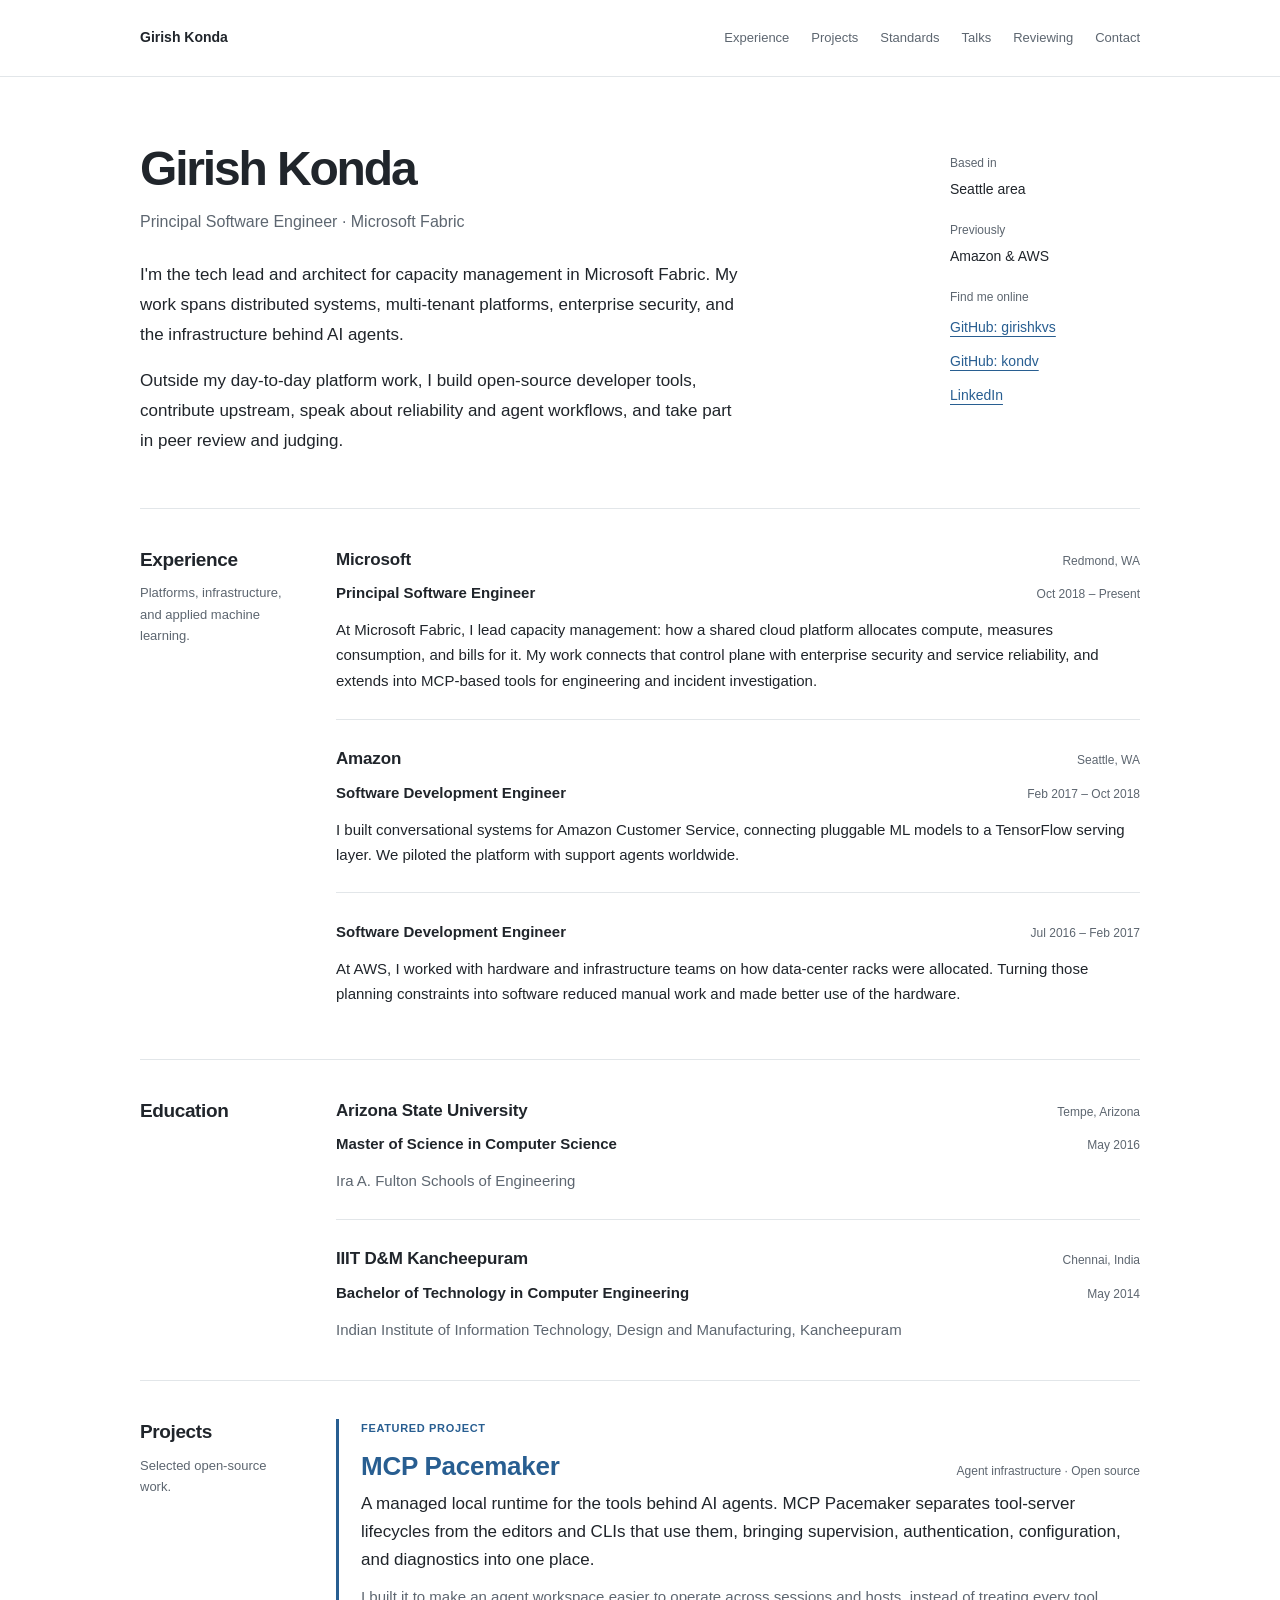
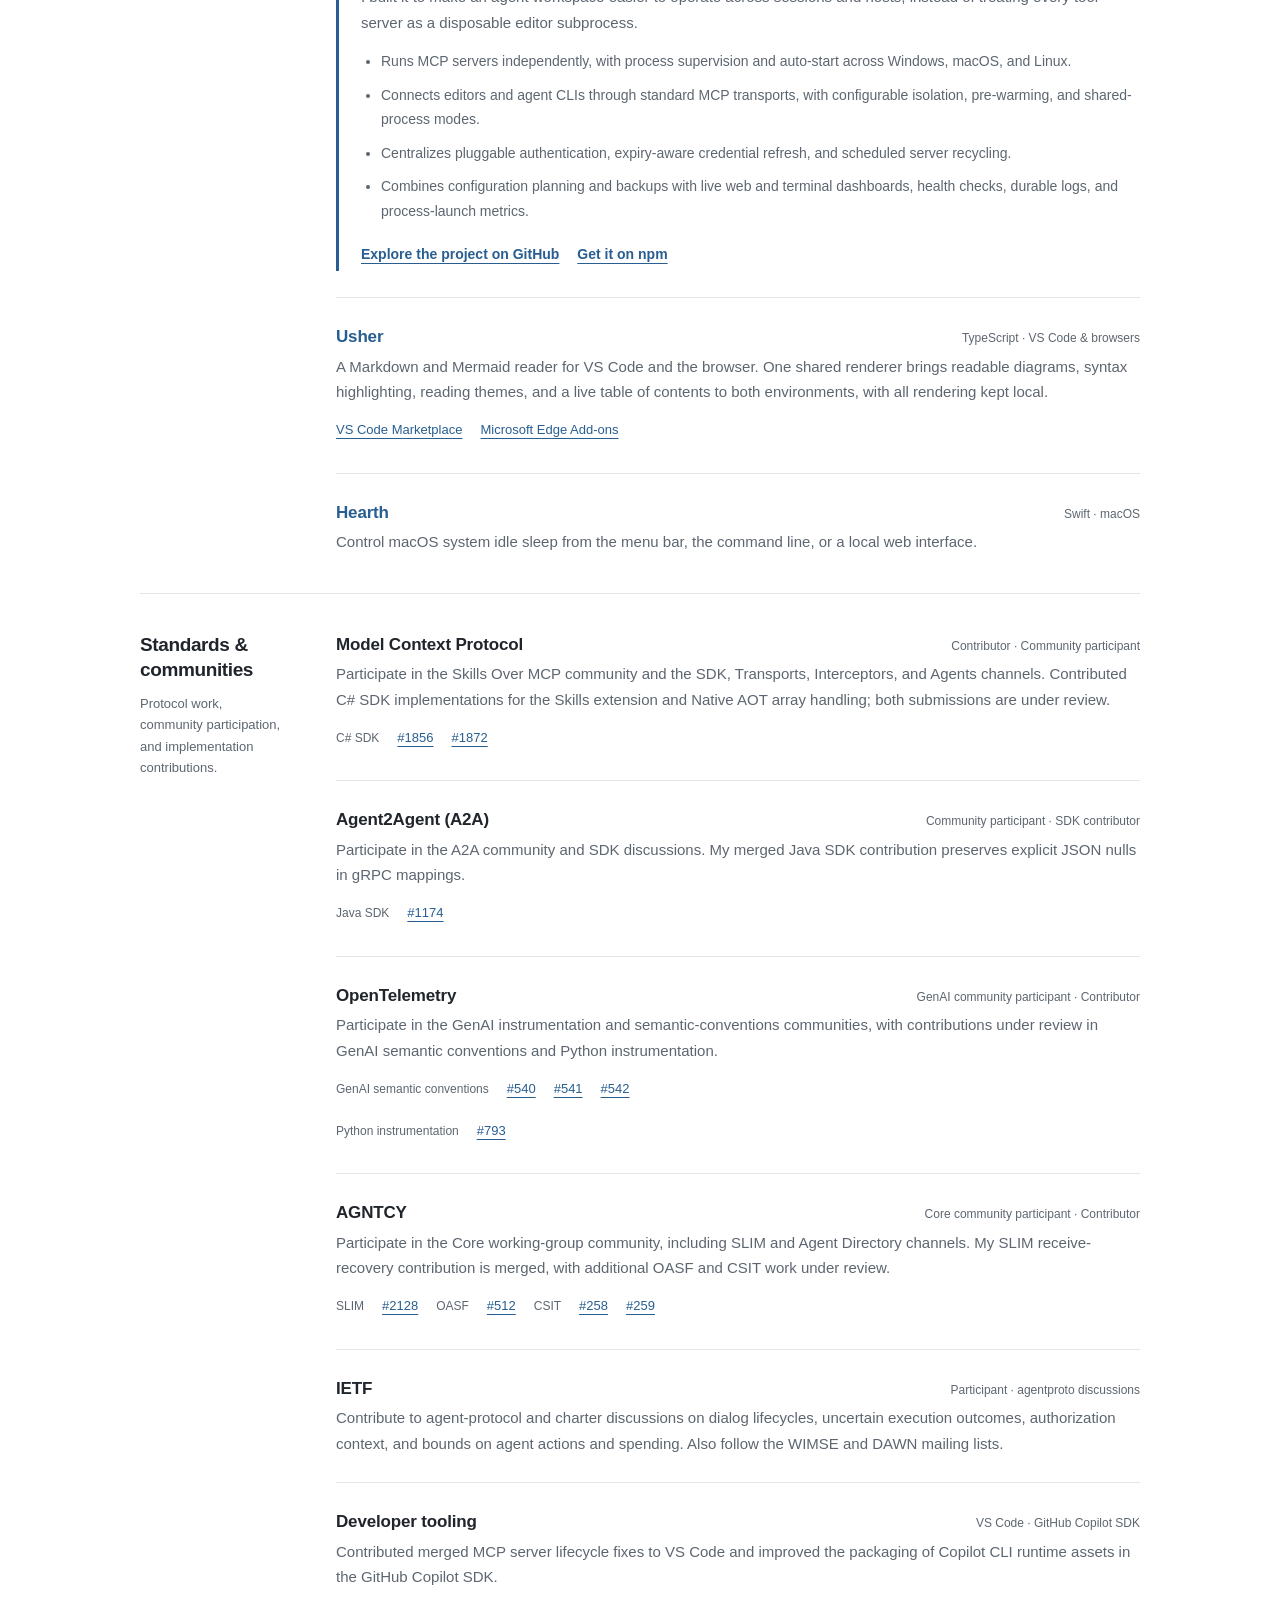
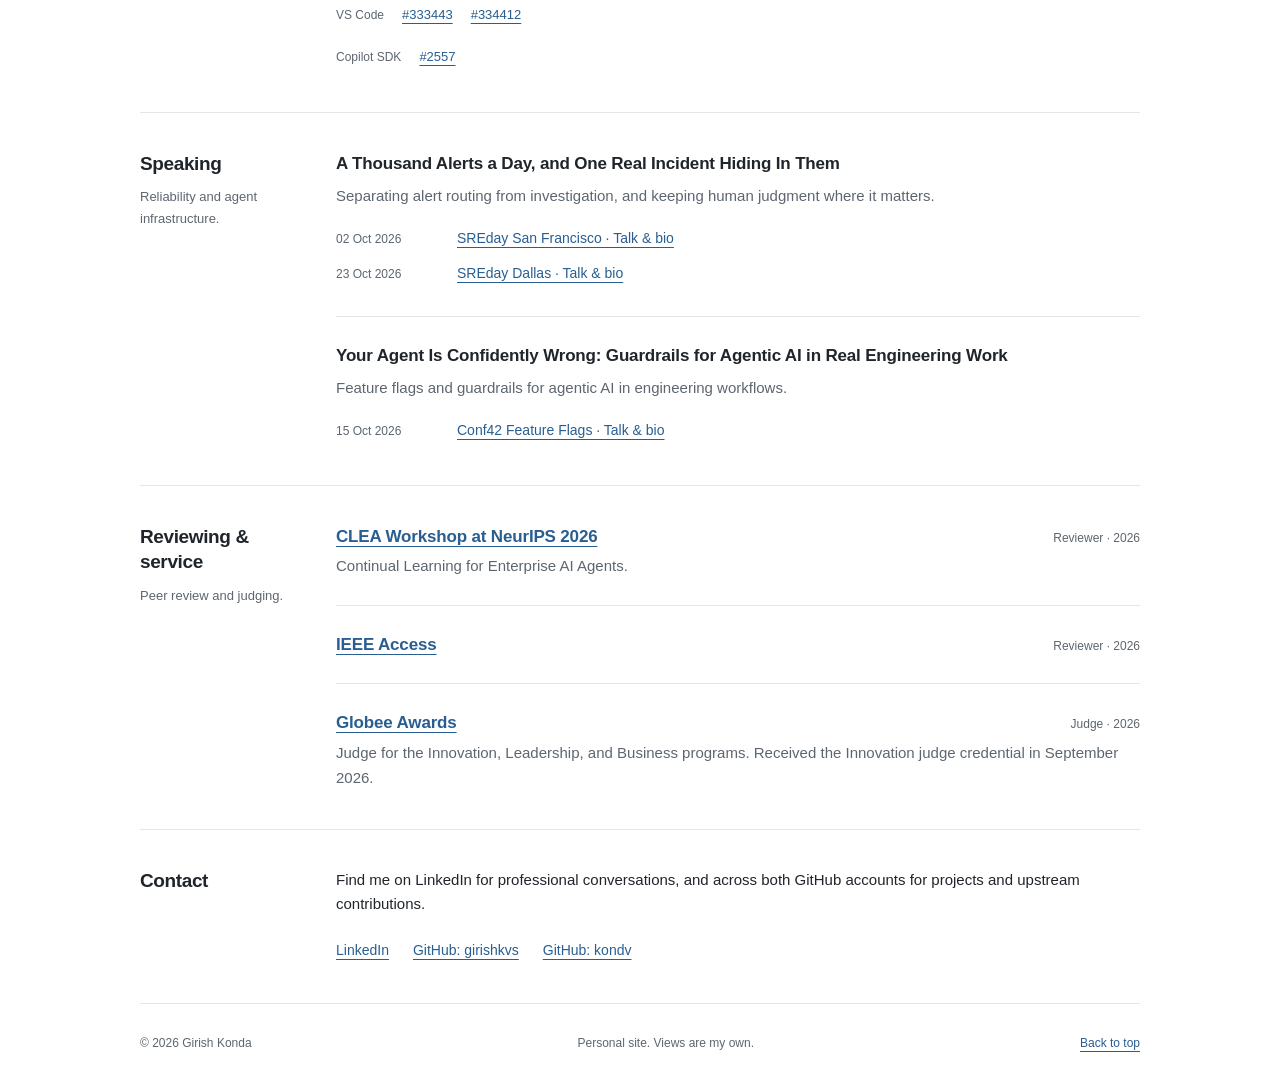
==== index.html @ 4dcd1f96 "Create personal website" ====
<!doctype html>
<html lang="en">
  <head>
    <meta charset="utf-8">
    <meta name="viewport" content="width=device-width, initial-scale=1">
    <meta name="color-scheme" content="light">
    <meta name="theme-color" content="#ffffff">
    <title>Girish Konda | Distributed Systems &amp; Agent Infrastructure</title>
    <meta name="description" content="Girish Konda is a Principal Software Engineer at Microsoft Fabric. Distributed systems, capacity management, reliable agent infrastructure, and open-source tools.">
    <link rel="canonical" href="https://girishkvs.github.io/">
    <link rel="icon" href="./favicon.svg" type="image/svg+xml">
    <link rel="stylesheet" href="./styles.css">
    <meta property="og:type" content="website">
    <meta property="og:title" content="Girish Konda | Distributed Systems &amp; Agent Infrastructure">
    <meta property="og:description" content="Principal Software Engineer at Microsoft Fabric. Experience, open-source projects, speaking, and community contributions.">
    <meta property="og:url" content="https://girishkvs.github.io/">
    <meta name="twitter:card" content="summary">
  </head>
  <body id="top">
    <a class="skip-link" href="#main">Skip to content</a>

    <header class="site-header">
      <div class="page-shell header-inner">
        <a class="brand" href="#about">Girish Konda</a>
        <nav class="site-nav" aria-label="Main navigation">
          <a href="#experience">Experience</a>
          <a href="#work">Projects</a>
          <a href="#standards">Standards</a>
          <a href="#talks">Talks</a>
          <a href="#service">Reviewing</a>
          <a href="#contact">Contact</a>
        </nav>
      </div>
    </header>

    <main class="page-shell" id="main">
      <section class="intro" id="about" aria-labelledby="page-title">
        <div class="intro-copy">
          <h1 id="page-title">Girish Konda</h1>
          <p class="intro-role">Principal Software Engineer &middot; Microsoft Fabric</p>
          <p>
            I'm the tech lead and architect for capacity management in Microsoft
            Fabric. My work spans distributed systems, multi-tenant platforms,
            enterprise security, and the infrastructure behind AI agents.
          </p>
          <p>
            Outside my day-to-day platform work, I build open-source developer
            tools, contribute upstream, speak about reliability and agent
            workflows, and take part in peer review and judging.
          </p>
        </div>
        <aside class="profile-details" aria-label="Profile details and links">
          <dl>
            <div><dt>Based in</dt><dd>Seattle area</dd></div>
            <div><dt>Previously</dt><dd>Amazon &amp; AWS</dd></div>
            <div>
              <dt>Find me online</dt>
              <dd class="profile-links">
                <a href="https://github.com/girishkvs">GitHub: girishkvs</a>
                <a href="https://github.com/kondv">GitHub: kondv</a>
                <a href="https://www.linkedin.com/in/venkatasaigirishkonda/">LinkedIn</a>
              </dd>
            </div>
          </dl>
        </aside>
      </section>

      <section class="profile-section" id="experience" aria-labelledby="experience-title">
        <div class="section-label">
          <h2 id="experience-title">Experience</h2>
          <p>Platforms, infrastructure, and applied machine learning.</p>
        </div>
        <div class="section-content">
          <article class="record employment-record">
            <div class="record-heading">
              <h3>Microsoft</h3>
              <span class="record-meta">Redmond, WA</span>
            </div>
            <div class="employment-position">
              <div class="position-heading">
                <h4>Principal Software Engineer</h4>
                <p class="record-period"><time datetime="2018-10">Oct 2018</time> &ndash; Present</p>
              </div>
              <p class="position-summary">
                At Microsoft Fabric, I lead capacity management: how a shared
                cloud platform allocates compute, measures consumption, and
                bills for it. My work connects that control plane with enterprise
                security and service reliability, and extends into MCP-based
                tools for engineering and incident investigation.
              </p>
            </div>
          </article>
          <article class="record employment-record">
            <div class="record-heading">
              <h3>Amazon</h3>
              <span class="record-meta">Seattle, WA</span>
            </div>
            <div class="employment-position">
              <div class="position-heading">
                <h4>Software Development Engineer</h4>
                <p class="record-period"><time datetime="2017-02">Feb 2017</time> &ndash; <time datetime="2018-10">Oct 2018</time></p>
              </div>
              <p class="position-summary">
                I built conversational systems for Amazon Customer Service,
                connecting pluggable ML models to a TensorFlow serving layer.
                We piloted the platform with support agents worldwide.
              </p>
            </div>
            <div class="employment-position">
              <div class="position-heading">
                <h4>Software Development Engineer</h4>
                <p class="record-period"><time datetime="2016-07">Jul 2016</time> &ndash; <time datetime="2017-02">Feb 2017</time></p>
              </div>
              <p class="position-summary">
                At AWS, I worked with hardware and infrastructure teams on how
                data-center racks were allocated. Turning those planning
                constraints into software reduced manual work and made better
                use of the hardware.
              </p>
            </div>
          </article>
        </div>
      </section>

      <section class="profile-section" id="education" aria-labelledby="education-title">
        <div class="section-label">
          <h2 id="education-title">Education</h2>
        </div>
        <div class="section-content">
          <article class="record education-record">
            <div class="record-heading">
              <h3>Arizona State University</h3>
              <span class="record-meta">Tempe, Arizona</span>
            </div>
            <div class="position-heading">
              <h4>Master of Science in Computer Science</h4>
              <p class="record-period"><time datetime="2016-05">May 2016</time></p>
            </div>
            <p>Ira A. Fulton Schools of Engineering</p>
          </article>
          <article class="record education-record">
            <div class="record-heading">
              <h3>IIIT D&amp;M Kancheepuram</h3>
              <span class="record-meta">Chennai, India</span>
            </div>
            <div class="position-heading">
              <h4>Bachelor of Technology in Computer Engineering</h4>
              <p class="record-period"><time datetime="2014-05">May 2014</time></p>
            </div>
            <p>Indian Institute of Information Technology, Design and Manufacturing, Kancheepuram</p>
          </article>
        </div>
      </section>

      <section class="profile-section" id="work" aria-labelledby="work-title">
        <div class="section-label">
          <h2 id="work-title">Projects</h2>
          <p>Selected open-source work.</p>
        </div>
        <div class="section-content">
          <article class="record project-record project-featured">
            <p class="project-kicker">Featured project</p>
            <div class="record-heading">
              <h3><a href="https://github.com/girishkvs/mcp-pacemaker">MCP Pacemaker</a></h3>
              <span class="record-meta">Agent infrastructure &middot; Open source</span>
            </div>
            <p class="project-lead">
              A managed local runtime for the tools behind AI agents.
              MCP Pacemaker separates tool-server lifecycles from the editors
              and CLIs that use them, bringing supervision, authentication,
              configuration, and diagnostics into one place.
            </p>
            <p>
              I built it to make an agent workspace easier to operate across
              sessions and hosts, instead of treating every tool server as a
              disposable editor subprocess.
            </p>
            <ul class="detail-list">
              <li>Runs MCP servers independently, with process supervision and auto-start across Windows, macOS, and Linux.</li>
              <li>Connects editors and agent CLIs through standard MCP transports, with configurable isolation, pre-warming, and shared-process modes.</li>
              <li>Centralizes pluggable authentication, expiry-aware credential refresh, and scheduled server recycling.</li>
              <li>Combines configuration planning and backups with live web and terminal dashboards, health checks, durable logs, and process-launch metrics.</li>
            </ul>
            <p class="record-links project-featured-links">
              <a href="https://github.com/girishkvs/mcp-pacemaker">Explore the project on GitHub</a>
              <a href="https://www.npmjs.com/package/mcp-pacemaker">Get it on npm</a>
            </p>
          </article>
          <article class="record project-record">
            <div class="record-heading">
              <h3><a href="https://github.com/girishkvs/usher">Usher</a></h3>
              <span class="record-meta">TypeScript &middot; VS Code &amp; browsers</span>
            </div>
            <p>A Markdown and Mermaid reader for VS Code and the browser. One shared renderer brings readable diagrams, syntax highlighting, reading themes, and a live table of contents to both environments, with all rendering kept local.</p>
            <p class="record-links">
              <a href="https://marketplace.visualstudio.com/items?itemName=girishkvs.usher">VS Code Marketplace</a>
              <a href="https://microsoftedge.microsoft.com/addons/detail/aeepoobopfolppmebnhihgogcplnfjhe">Microsoft Edge Add-ons</a>
            </p>
          </article>
          <article class="record project-record">
            <div class="record-heading">
              <h3><a href="https://github.com/girishkvs/hearth">Hearth</a></h3>
              <span class="record-meta">Swift &middot; macOS</span>
            </div>
            <p>Control macOS system idle sleep from the menu bar, the command line, or a local web interface.</p>
          </article>
        </div>
      </section>

      <section class="profile-section" id="standards" aria-labelledby="standards-title">
        <div class="section-label">
          <h2 id="standards-title">Standards &amp; communities</h2>
          <p>Protocol work, community participation, and implementation contributions.</p>
        </div>
        <div class="section-content">
          <article class="record">
            <div class="record-heading">
              <h3>Model Context Protocol</h3>
              <span class="record-meta">Contributor &middot; Community participant</span>
            </div>
            <p>
              Participate in the Skills Over MCP community and the SDK,
              Transports, Interceptors, and Agents channels. Contributed C# SDK
              implementations for the Skills extension and Native AOT array
              handling; both submissions are under review.
            </p>
            <p class="record-links">
              <span class="link-label">C# SDK</span>
              <a href="https://github.com/modelcontextprotocol/csharp-sdk/pull/1856" aria-label="MCP C# SDK pull request 1856: Skills extension">#1856</a>
              <a href="https://github.com/modelcontextprotocol/csharp-sdk/pull/1872" aria-label="MCP C# SDK pull request 1872: Native AOT arrays">#1872</a>
            </p>
          </article>
          <article class="record">
            <div class="record-heading">
              <h3>Agent2Agent (A2A)</h3>
              <span class="record-meta">Community participant &middot; SDK contributor</span>
            </div>
            <p>Participate in the A2A community and SDK discussions. My merged Java SDK contribution preserves explicit JSON nulls in gRPC mappings.</p>
            <p class="record-links">
              <span class="link-label">Java SDK</span>
              <a href="https://github.com/a2aproject/a2a-java/pull/1174" aria-label="A2A Java SDK pull request 1174: preserve explicit JSON nulls">#1174</a>
            </p>
          </article>
          <article class="record">
            <div class="record-heading">
              <h3>OpenTelemetry</h3>
              <span class="record-meta">GenAI community participant &middot; Contributor</span>
            </div>
            <p>Participate in the GenAI instrumentation and semantic-conventions communities, with contributions under review in GenAI semantic conventions and Python instrumentation.</p>
            <p class="record-links">
              <span class="link-label">GenAI semantic conventions</span>
              <a href="https://github.com/open-telemetry/semantic-conventions-genai/pull/540" aria-label="OpenTelemetry GenAI semantic conventions pull request 540">#540</a>
              <a href="https://github.com/open-telemetry/semantic-conventions-genai/pull/541" aria-label="OpenTelemetry GenAI semantic conventions pull request 541">#541</a>
              <a href="https://github.com/open-telemetry/semantic-conventions-genai/pull/542" aria-label="OpenTelemetry GenAI semantic conventions pull request 542">#542</a>
            </p>
            <p class="record-links">
              <span class="link-label">Python instrumentation</span>
              <a href="https://github.com/open-telemetry/opentelemetry-python-genai/pull/793" aria-label="OpenTelemetry Python GenAI instrumentation pull request 793">#793</a>
            </p>
          </article>
          <article class="record">
            <div class="record-heading">
              <h3>AGNTCY</h3>
              <span class="record-meta">Core community participant &middot; Contributor</span>
            </div>
            <p>Participate in the Core working-group community, including SLIM and Agent Directory channels. My SLIM receive-recovery contribution is merged, with additional OASF and CSIT work under review.</p>
            <p class="record-links">
              <span class="link-label">SLIM</span>
              <a href="https://github.com/agntcy/slim/pull/2128" aria-label="AGNTCY SLIM pull request 2128: receive recovery">#2128</a>
              <span class="link-label">OASF</span>
              <a href="https://github.com/agntcy/oasf/pull/512" aria-label="AGNTCY OASF pull request 512">#512</a>
              <span class="link-label">CSIT</span>
              <a href="https://github.com/agntcy/csit/pull/258" aria-label="AGNTCY CSIT pull request 258">#258</a>
              <a href="https://github.com/agntcy/csit/pull/259" aria-label="AGNTCY CSIT pull request 259">#259</a>
            </p>
          </article>
          <article class="record">
            <div class="record-heading">
              <h3>IETF</h3>
              <span class="record-meta">Participant &middot; agentproto discussions</span>
            </div>
            <p>Contribute to agent-protocol and charter discussions on dialog lifecycles, uncertain execution outcomes, authorization context, and bounds on agent actions and spending. Also follow the WIMSE and DAWN mailing lists.</p>
          </article>
          <article class="record" id="contributions">
            <div class="record-heading">
              <h3>Developer tooling</h3>
              <span class="record-meta">VS Code &middot; GitHub Copilot SDK</span>
            </div>
            <p>Contributed merged MCP server lifecycle fixes to VS Code and improved the packaging of Copilot CLI runtime assets in the GitHub Copilot SDK.</p>
            <p class="record-links">
              <span class="link-label">VS Code</span>
              <a href="https://github.com/microsoft/vscode/pull/333443" aria-label="VS Code pull request 333443: avoid stopping equivalent MCP servers">#333443</a>
              <a href="https://github.com/microsoft/vscode/pull/334412" aria-label="VS Code pull request 334412: resolve MCP lifecycle IDs">#334412</a>
            </p>
            <p class="record-links">
              <span class="link-label">Copilot SDK</span>
              <a href="https://github.com/github/copilot-sdk/pull/2557" aria-label="GitHub Copilot SDK pull request 2557: package CLI runtime assets">#2557</a>
            </p>
          </article>
        </div>
      </section>

      <section class="profile-section" id="talks" aria-labelledby="talks-title">
        <div class="section-label">
          <h2 id="talks-title">Speaking</h2>
          <p>Reliability and agent infrastructure.</p>
        </div>
        <div class="section-content">
          <article class="record">
            <h3>A Thousand Alerts a Day, and One Real Incident Hiding In Them</h3>
            <p>Separating alert routing from investigation, and keeping human judgment where it matters.</p>
            <ul class="event-list" aria-label="Confirmed SREday appearances">
              <li><time datetime="2026-10-02">02 Oct 2026</time><a href="https://sreday.com/2026-san-francisco-q4/Girish_Konda_Microsoft_A_Thousand_Alerts_a_Day__and_One_Real_Incident_Hiding_In_Them.html#speakers-section">SREday San Francisco &middot; Talk &amp; bio</a></li>
              <li><time datetime="2026-10-23">23 Oct 2026</time><a href="https://sreday.com/2026-dallas-q4/Girish_Konda_Microsoft_A_Thousand_Alerts_a_Day__and_One_Real_Incident_Hiding_In_Them.html#speakers-section">SREday Dallas &middot; Talk &amp; bio</a></li>
            </ul>
          </article>
          <article class="record">
            <h3>Your Agent Is Confidently Wrong: Guardrails for Agentic AI in Real Engineering Work</h3>
            <p>Feature flags and guardrails for agentic AI in engineering workflows.</p>
            <ul class="event-list" aria-label="Confirmed Conf42 appearance">
              <li><time datetime="2026-10-15">15 Oct 2026</time><a href="https://www.conf42.com/Feature_Flags_2026_Girish_Konda_agent_guardrails_ai">Conf42 Feature Flags &middot; Talk &amp; bio</a></li>
            </ul>
          </article>
        </div>
      </section>

      <section class="profile-section" id="service" aria-labelledby="service-title">
        <div class="section-label">
          <h2 id="service-title">Reviewing &amp; service</h2>
          <p>Peer review and judging.</p>
        </div>
        <div class="section-content">
          <article class="record">
            <div class="record-heading">
              <h3><a href="https://clea-neurips.github.io/">CLEA Workshop at NeurIPS 2026</a></h3>
              <span class="record-meta">Reviewer &middot; 2026</span>
            </div>
            <p>Continual Learning for Enterprise AI Agents.</p>
          </article>
          <article class="record">
            <div class="record-heading">
              <h3><a href="https://ieeeaccess.ieee.org/">IEEE Access</a></h3>
              <span class="record-meta">Reviewer &middot; 2026</span>
            </div>
          </article>
          <article class="record">
            <div class="record-heading">
              <h3><a href="https://globeeawards.com/">Globee Awards</a></h3>
              <span class="record-meta">Judge &middot; 2026</span>
            </div>
            <p>Judge for the Innovation, Leadership, and Business programs. Received the Innovation judge credential in September 2026.</p>
          </article>
        </div>
      </section>

      <section class="profile-section contact-section" id="contact" aria-labelledby="contact-title">
        <div class="section-label">
          <h2 id="contact-title">Contact</h2>
        </div>
        <div class="section-content">
          <p>Find me on LinkedIn for professional conversations, and across both GitHub accounts for projects and upstream contributions.</p>
          <div class="contact-links">
            <a href="https://www.linkedin.com/in/venkatasaigirishkonda/">LinkedIn</a>
            <a href="https://github.com/girishkvs">GitHub: girishkvs</a>
            <a href="https://github.com/kondv">GitHub: kondv</a>
          </div>
        </div>
      </section>
    </main>

    <footer class="site-footer page-shell">
      <span>&copy; 2026 Girish Konda</span>
      <p>Personal site. Views are my own.</p>
      <a href="#top">Back to top</a>
    </footer>
  </body>
</html>
---- styles.css ----
:root {
  --paper: #ffffff;
  --ink: #20252b;
  --muted: #5d6670;
  --line: #e2e6e9;
  --accent: #285e91;
  --mono: "Cascadia Code", "SFMono-Regular", Consolas, monospace;
}

* { box-sizing: border-box; }

html {
  scroll-behavior: smooth;
  scroll-padding-top: 24px;
}

body {
  margin: 0;
  background: var(--paper);
  color: var(--ink);
  font-family: "Segoe UI", -apple-system, BlinkMacSystemFont, Arial, sans-serif;
  font-size: 16px;
  line-height: 1.65;
  -webkit-font-smoothing: antialiased;
}

::selection { background: #dcecf8; color: #20252b; }

a {
  color: var(--accent);
  text-decoration-thickness: 1px;
  text-underline-offset: 4px;
}

a:hover { color: #173e63; }

a:focus-visible {
  outline: 3px solid #285e91;
  outline-offset: 5px;
  border-radius: 3px;
}

h1, h2, h3, h4, p { margin-top: 0; }

h1, h2, h3 {
  line-height: 1.35;
  letter-spacing: -0.025em;
  font-weight: 650;
}

.page-shell {
  width: min(1000px, calc(100% - 80px));
  margin-inline: auto;
}

.skip-link {
  position: fixed;
  top: 12px;
  left: 12px;
  z-index: 10;
  padding: 12px 20px;
  transform: translateY(-160%);
  background: var(--ink);
  color: white;
}

.skip-link:focus { transform: translateY(0); }

.site-header {
  border-bottom: 1px solid var(--line);
}

.header-inner {
  display: flex;
  align-items: center;
  justify-content: space-between;
  min-height: 76px;
  gap: 24px;
}

.brand {
  display: inline-flex;
  align-items: center;
  min-height: 44px;
  color: var(--ink);
  font-size: 14px;
  font-weight: 650;
  text-decoration: none;
  white-space: nowrap;
}

.site-nav {
  display: flex;
  align-items: center;
  flex-wrap: wrap;
  gap: 4px 22px;
  font-size: 13px;
}

.site-nav a {
  display: inline-flex;
  align-items: center;
  min-height: 44px;
  color: var(--muted);
  text-decoration: none;
}

.site-nav a:hover { color: var(--accent); }

.intro {
  display: grid;
  grid-template-columns: minmax(0, 1fr) 190px;
  align-items: start;
  gap: 64px;
  padding-block: 64px 52px;
}

h1 {
  margin-bottom: 12px;
  font-size: clamp(36px, 4.2vw, 48px);
  letter-spacing: -0.045em;
  line-height: 1.15;
}

.intro-copy > p {
  max-width: 64ch;
  margin-bottom: 17px;
  font-size: 17px;
  line-height: 1.75;
}

.intro-copy .intro-role {
  margin-bottom: 24px;
  color: var(--muted);
  font-size: 16px;
}

.intro-copy > p:last-child { margin-bottom: 0; }

.profile-details {
  padding-top: 13px;
  font-size: 14px;
}

.profile-details dl { margin: 0; }
.profile-details dl > div + div { margin-top: 20px; }
.profile-details dt { margin-bottom: 4px; color: var(--muted); font-size: 12px; }
.profile-details dd { margin: 0; }
.profile-links { display: flex; flex-direction: column; align-items: flex-start; gap: 2px; }
.profile-links a { display: inline-flex; align-items: center; min-height: 32px; }

.profile-section {
  display: grid;
  grid-template-columns: 150px minmax(0, 1fr);
  gap: 46px;
  padding-block: 38px;
  border-top: 1px solid var(--line);
}

.section-label h2 {
  margin-bottom: 10px;
  font-size: 19px;
  font-weight: 600;
  letter-spacing: -0.02em;
}

.section-label > p {
  max-width: 20ch;
  margin-bottom: 0;
  color: var(--muted);
  font-size: 13px;
  line-height: 1.65;
}

.section-content { min-width: 0; }
.section-content > p { margin-bottom: 12px; font-size: 15px; }

.record + .record {
  margin-top: 26px;
  padding-top: 26px;
  border-top: 1px solid var(--line);
}

.record h3 {
  margin-bottom: 7px;
  font-size: 17px;
  font-weight: 600;
  line-height: 1.5;
  letter-spacing: -0.01em;
}

.record > p {
  margin-bottom: 10px;
  color: var(--muted);
  font-size: 15px;
  line-height: 1.7;
}

.record > :last-child { margin-bottom: 0; }

.record-heading {
  display: flex;
  align-items: baseline;
  justify-content: space-between;
  flex-wrap: wrap;
  gap: 4px 20px;
  margin-bottom: 4px;
}

.record-heading h3 { margin-bottom: 0; }

.record-period,
.record-meta {
  margin-bottom: 0;
  color: var(--muted);
  font-size: 12px;
  line-height: 1.65;
}

.record-period { white-space: nowrap; }
.project-record h3 a { text-decoration: none; }
.project-record h3 a:hover { text-decoration: underline; }

.position-heading {
  display: flex;
  align-items: baseline;
  justify-content: space-between;
  flex-wrap: wrap;
  gap: 4px 20px;
  margin: 10px 0 12px;
}

.position-heading h4 {
  margin: 0;
  font-size: 15px;
  font-weight: 600;
  line-height: 1.5;
  letter-spacing: 0;
}

.employment-position + .employment-position {
  margin-top: 24px;
  padding-top: 18px;
  border-top: 1px solid var(--line);
}

.position-summary {
  margin-bottom: 14px;
  color: var(--ink);
  font-size: 15px;
  line-height: 1.7;
}

code { font-family: var(--mono); font-size: 0.9em; }

.detail-list {
  display: grid;
  gap: 9px;
  margin: 14px 0 0;
  padding-left: 20px;
  color: var(--muted);
  font-size: 14px;
  line-height: 1.75;
}

.detail-list strong { color: var(--ink); font-weight: 500; }
.record > .detail-list + p { margin-top: 16px; }

.project-featured {
  padding-left: 22px;
  border-left: 3px solid var(--accent);
}

.project-featured .project-kicker {
  margin-bottom: 9px;
  color: var(--accent);
  font-size: 11px;
  font-weight: 600;
  letter-spacing: 0.06em;
  text-transform: uppercase;
}

.project-featured h3 { font-size: 26px; }
.project-featured .project-lead { color: var(--ink); font-size: 17px; line-height: 1.65; }
.project-featured .project-featured-links a { font-size: 14px; font-weight: 600; }

.record .record-links {
  display: flex;
  flex-wrap: wrap;
  align-items: center;
  gap: 3px 18px;
  margin-top: 10px;
  margin-bottom: 0;
}

.record-links a {
  display: inline-flex;
  align-items: center;
  min-height: 32px;
  max-width: 100%;
  font-size: 13px;
}

.link-label { color: var(--muted); font-size: 12px; }

.event-list {
  display: grid;
  gap: 3px;
  margin: 14px 0 0;
  padding: 0;
  list-style: none;
}

.event-list li {
  display: grid;
  grid-template-columns: 105px minmax(0, 1fr);
  align-items: baseline;
  gap: 8px 16px;
}

.event-list time { color: var(--muted); font-size: 12px; }
.event-list a { display: inline-flex; align-items: center; min-height: 32px; font-size: 14px; }

.contact-section { padding-bottom: 30px; }
.contact-links { display: flex; flex-wrap: wrap; gap: 8px 24px; }
.contact-links a { display: inline-flex; align-items: center; min-height: 44px; font-size: 14px; }

.site-footer {
  display: flex;
  align-items: center;
  justify-content: space-between;
  flex-wrap: wrap;
  gap: 8px 24px;
  padding-block: 24px 30px;
  border-top: 1px solid var(--line);
  color: var(--muted);
  font-size: 12px;
}

.site-footer p { margin: 0; }
.site-footer a { display: inline-flex; align-items: center; min-height: 32px; }

@media (max-width: 900px) {
  .page-shell { width: calc(100% - 64px); }
  .intro { grid-template-columns: minmax(0, 1fr) 160px; gap: 36px; }
  .profile-section { grid-template-columns: 135px minmax(0, 1fr); gap: 30px; }
  .site-nav { column-gap: 18px; }
}

@media (max-width: 700px) {
  .header-inner { flex-direction: column; align-items: flex-start; gap: 0; padding-block: 10px 6px; }
  .site-nav { width: 100%; column-gap: 24px; }
  .intro { grid-template-columns: 1fr; gap: 22px; padding-block: 42px; }
  .intro-copy > p { font-size: 16px; }
  .profile-details { padding-top: 0; }
  .profile-details dl { display: flex; flex-wrap: wrap; gap: 14px 32px; }
  .profile-details dl > div + div { margin-top: 0; }
  .profile-section { grid-template-columns: 1fr; gap: 22px; padding-block: 30px; }
  .section-label h2 { margin-bottom: 5px; font-size: 21px; }
  .section-label > p { max-width: none; }
  .record + .record { margin-top: 23px; padding-top: 23px; }
}

@media (max-width: 440px) {
  .page-shell { width: calc(100% - 40px); }
  .site-nav { column-gap: 18px; font-size: 12px; }
  .intro { padding-block: 32px; }
  h1 { font-size: 36px; }
  .intro-copy .intro-role { font-size: 14px; line-height: 1.7; }
  .profile-details dl { gap: 14px 26px; }
  .record-heading { gap: 3px 16px; }
  .record-heading h3 { flex-basis: 100%; }
  .position-heading { gap: 3px 16px; }
  .position-heading h4 { flex-basis: 100%; }
  .position-summary { font-size: 14px; }
  .record > p { font-size: 14px; }
  .project-featured { padding-left: 16px; }
  .project-featured h3 { font-size: 23px; }
  .project-featured .project-lead { font-size: 16px; }
  .event-list li { grid-template-columns: 92px minmax(0, 1fr); gap: 8px 12px; }
  .event-list a { font-size: 13px; }
  .site-footer { gap: 5px 18px; }
}

@media (prefers-reduced-motion: reduce) {
  html { scroll-behavior: auto; }
}
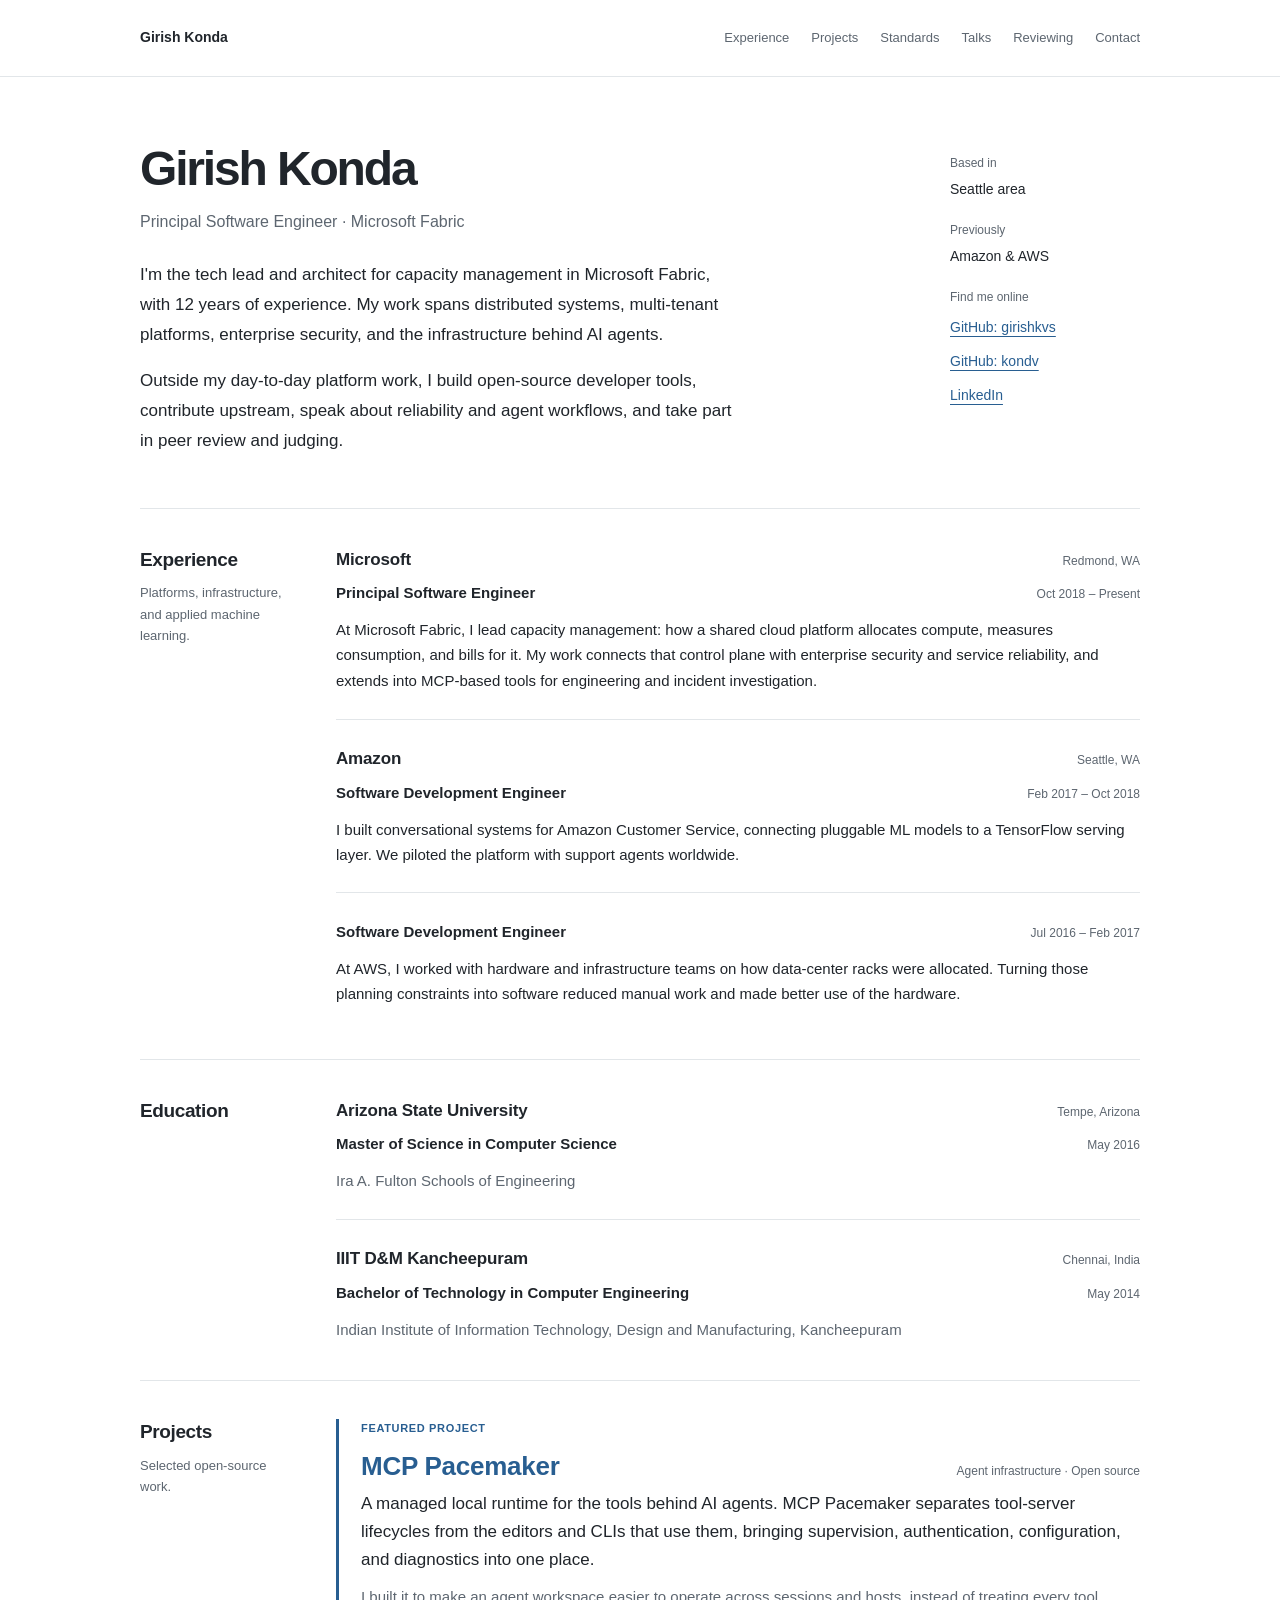
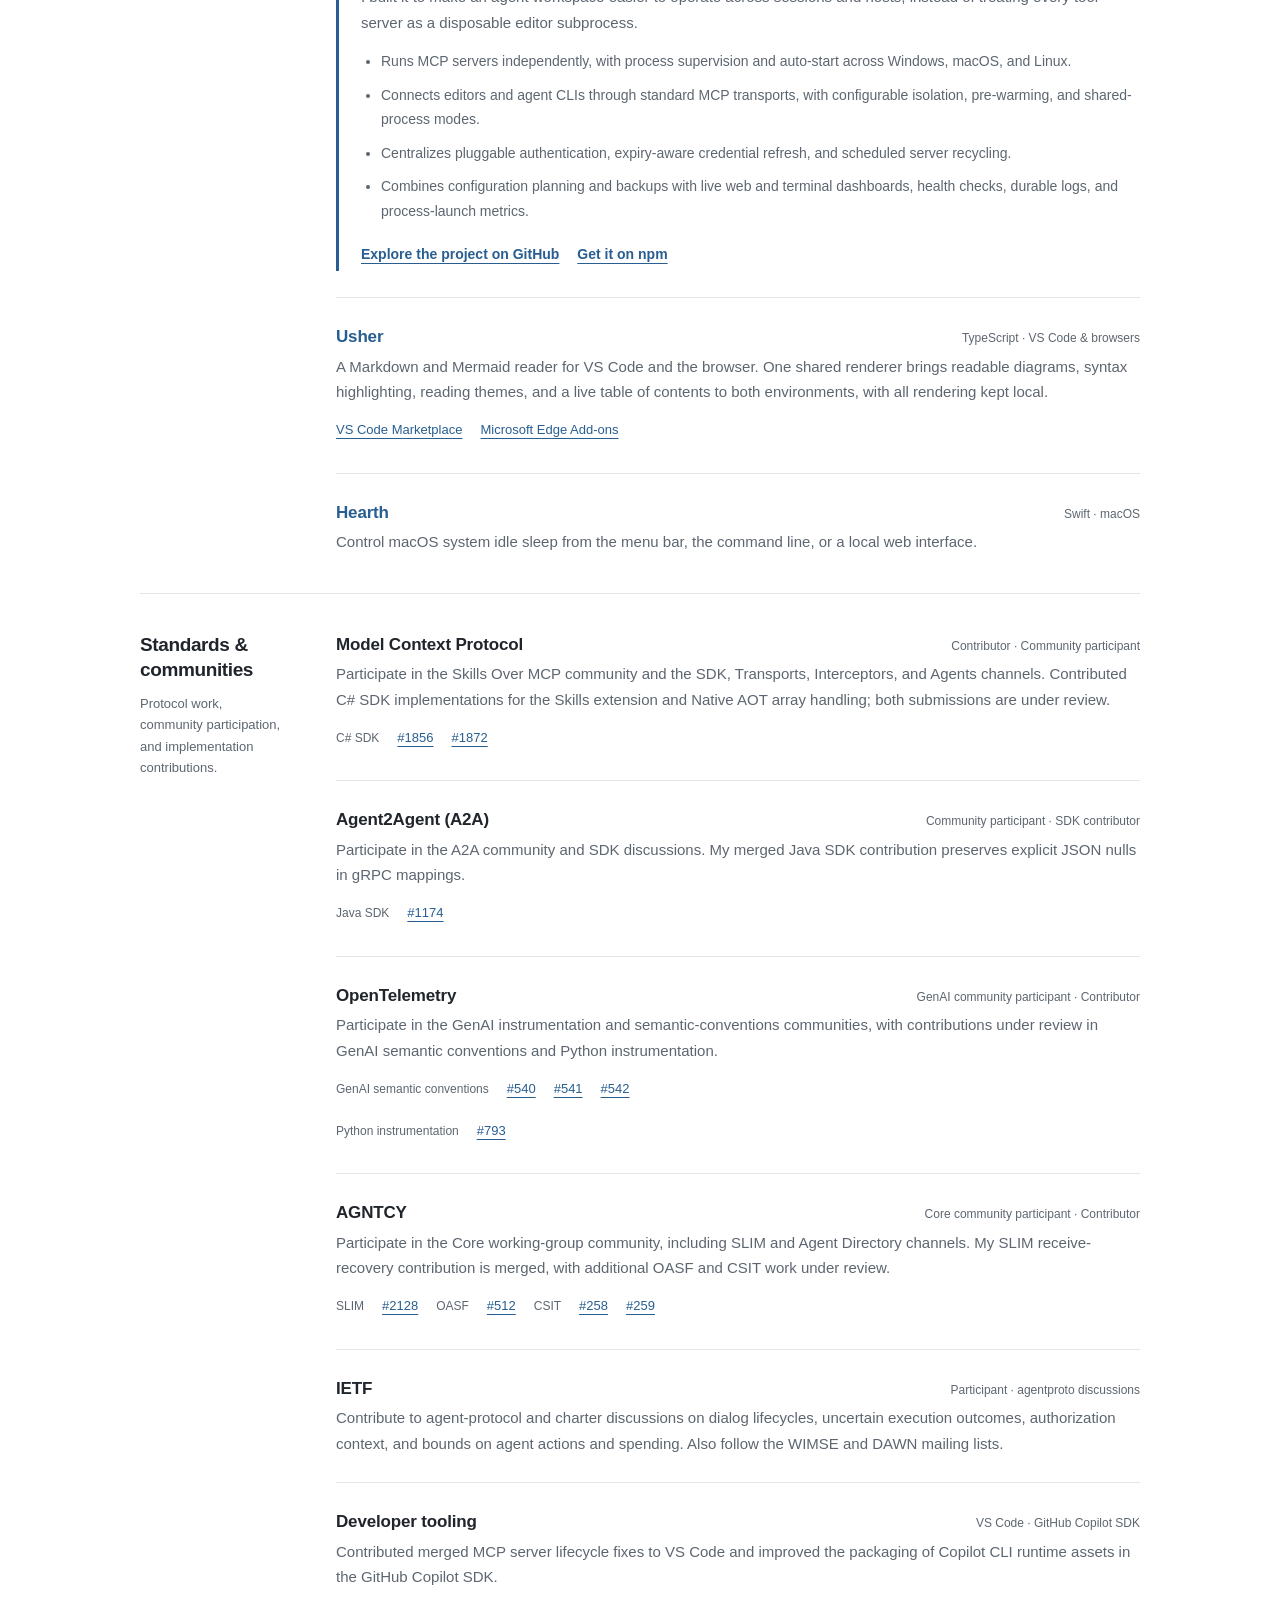
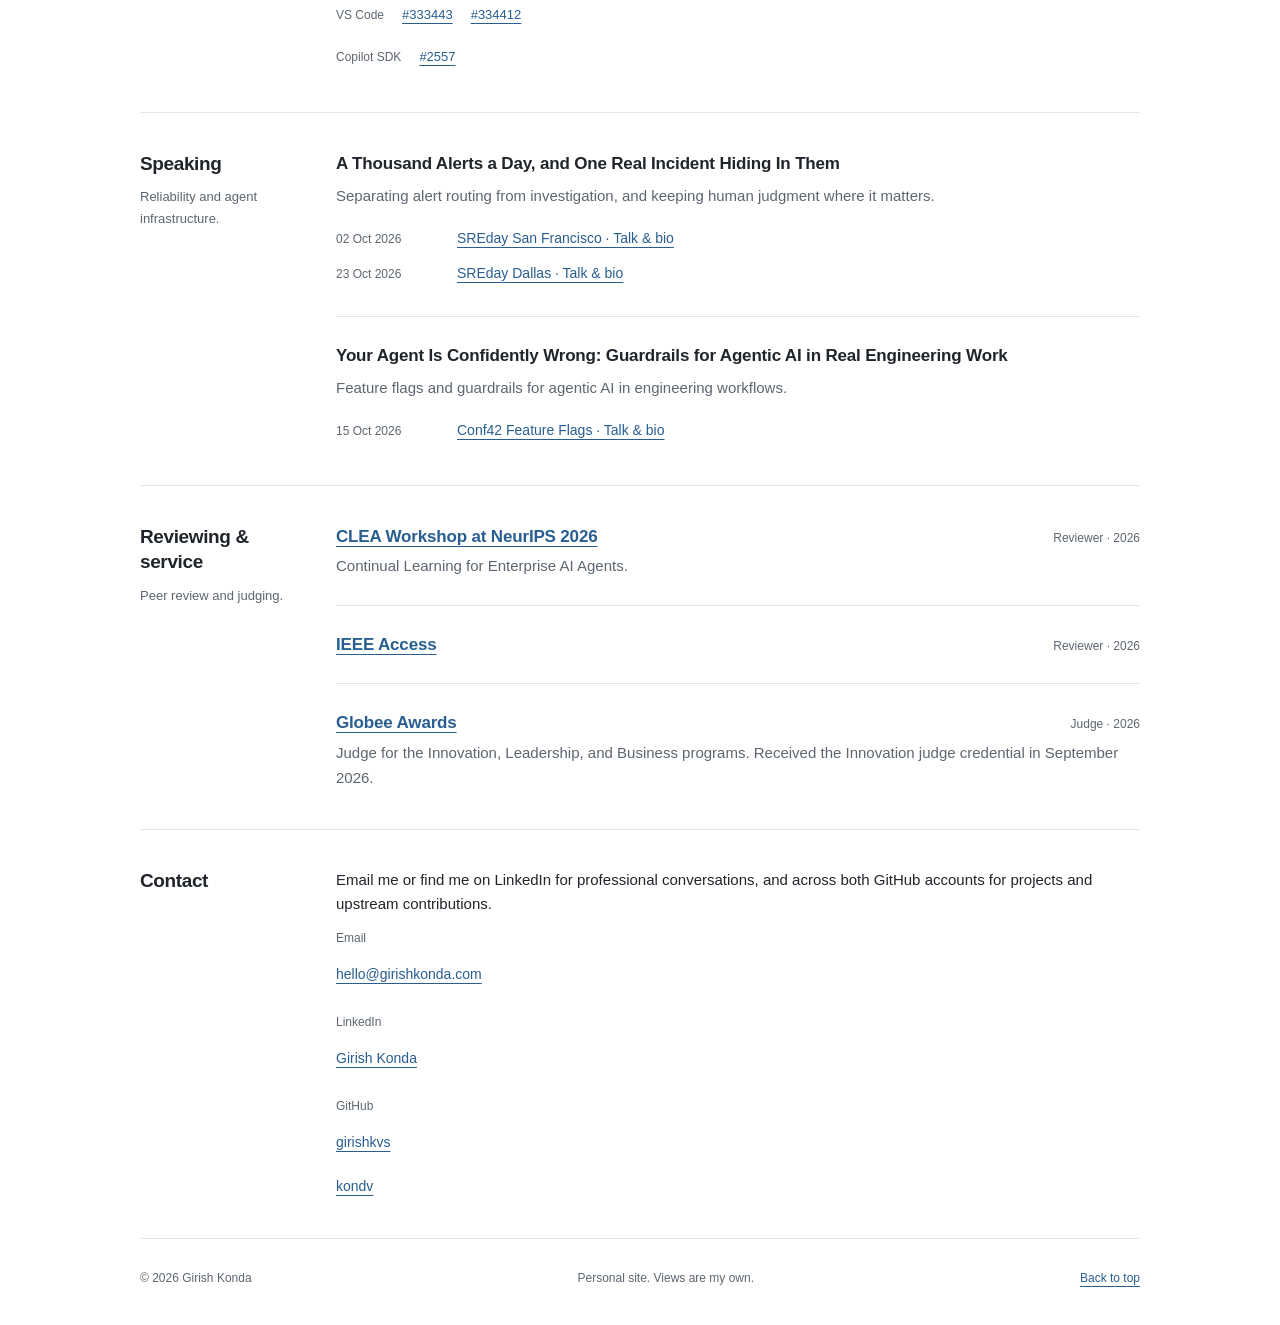
==== commit b12e099d: "Add analytics, experience detail, and contact information" ====
--- a/index.html
+++ b/index.html
@@ -7,13 +7,13 @@
     <meta name="theme-color" content="#ffffff">
     <title>Girish Konda | Distributed Systems &amp; Agent Infrastructure</title>
     <meta name="description" content="Girish Konda is a Principal Software Engineer at Microsoft Fabric. Distributed systems, capacity management, reliable agent infrastructure, and open-source tools.">
-    <link rel="canonical" href="https://girishkvs.github.io/">
+    <link rel="canonical" href="https://girishkonda.com/">
     <link rel="icon" href="./favicon.svg" type="image/svg+xml">
     <link rel="stylesheet" href="./styles.css">
     <meta property="og:type" content="website">
     <meta property="og:title" content="Girish Konda | Distributed Systems &amp; Agent Infrastructure">
     <meta property="og:description" content="Principal Software Engineer at Microsoft Fabric. Experience, open-source projects, speaking, and community contributions.">
-    <meta property="og:url" content="https://girishkvs.github.io/">
+    <meta property="og:url" content="https://girishkonda.com/">
     <meta name="twitter:card" content="summary">
   </head>
   <body id="top">
@@ -40,8 +40,9 @@
           <p class="intro-role">Principal Software Engineer &middot; Microsoft Fabric</p>
           <p>
             I'm the tech lead and architect for capacity management in Microsoft
-            Fabric. My work spans distributed systems, multi-tenant platforms,
-            enterprise security, and the infrastructure behind AI agents.
+            Fabric, with 12 years of experience. My work spans distributed systems,
+            multi-tenant platforms, enterprise security, and the infrastructure
+            behind AI agents.
           </p>
           <p>
             Outside my day-to-day platform work, I build open-source developer
@@ -358,12 +359,24 @@
           <h2 id="contact-title">Contact</h2>
         </div>
         <div class="section-content">
-          <p>Find me on LinkedIn for professional conversations, and across both GitHub accounts for projects and upstream contributions.</p>
-          <div class="contact-links">
-            <a href="https://www.linkedin.com/in/venkatasaigirishkonda/">LinkedIn</a>
-            <a href="https://github.com/girishkvs">GitHub: girishkvs</a>
-            <a href="https://github.com/kondv">GitHub: kondv</a>
-          </div>
+          <p>Email me or find me on LinkedIn for professional conversations, and across both GitHub accounts for projects and upstream contributions.</p>
+          <dl class="contact-links">
+            <div class="contact-group">
+              <dt>Email</dt>
+              <dd><a href="mailto:hello@girishkonda.com">hello@girishkonda.com</a></dd>
+            </div>
+            <div class="contact-group">
+              <dt>LinkedIn</dt>
+              <dd><a href="https://www.linkedin.com/in/venkatasaigirishkonda/" aria-label="Girish Konda on LinkedIn">Girish Konda</a></dd>
+            </div>
+            <div class="contact-group">
+              <dt>GitHub</dt>
+              <dd>
+                <a href="https://github.com/girishkvs" aria-label="GitHub: girishkvs">girishkvs</a>
+                <a href="https://github.com/kondv" aria-label="GitHub: kondv">kondv</a>
+              </dd>
+            </div>
+          </dl>
         </div>
       </section>
     </main>
@@ -373,5 +386,10 @@
       <p>Personal site. Views are my own.</p>
       <a href="#top">Back to top</a>
     </footer>
+    <script
+      type="module"
+      src="https://static.cloudflareinsights.com/beacon.min.js"
+      data-cf-beacon='{"token": "c5b5879d4c044da8b5dd882e88ac175a"}'
+    ></script>
   </body>
 </html>
--- a/styles.css
+++ b/styles.css
@@ -322,7 +322,10 @@
 .event-list a { display: inline-flex; align-items: center; min-height: 32px; font-size: 14px; }
 
 .contact-section { padding-bottom: 30px; }
-.contact-links { display: flex; flex-wrap: wrap; gap: 8px 24px; }
+.contact-links { display: grid; gap: 16px; margin: 0; }
+.contact-group { display: grid; gap: 4px; }
+.contact-links dt { color: var(--muted); font-size: 12px; }
+.contact-links dd { display: flex; flex-direction: column; align-items: flex-start; margin: 0; }
 .contact-links a { display: inline-flex; align-items: center; min-height: 44px; font-size: 14px; }
 
 .site-footer {
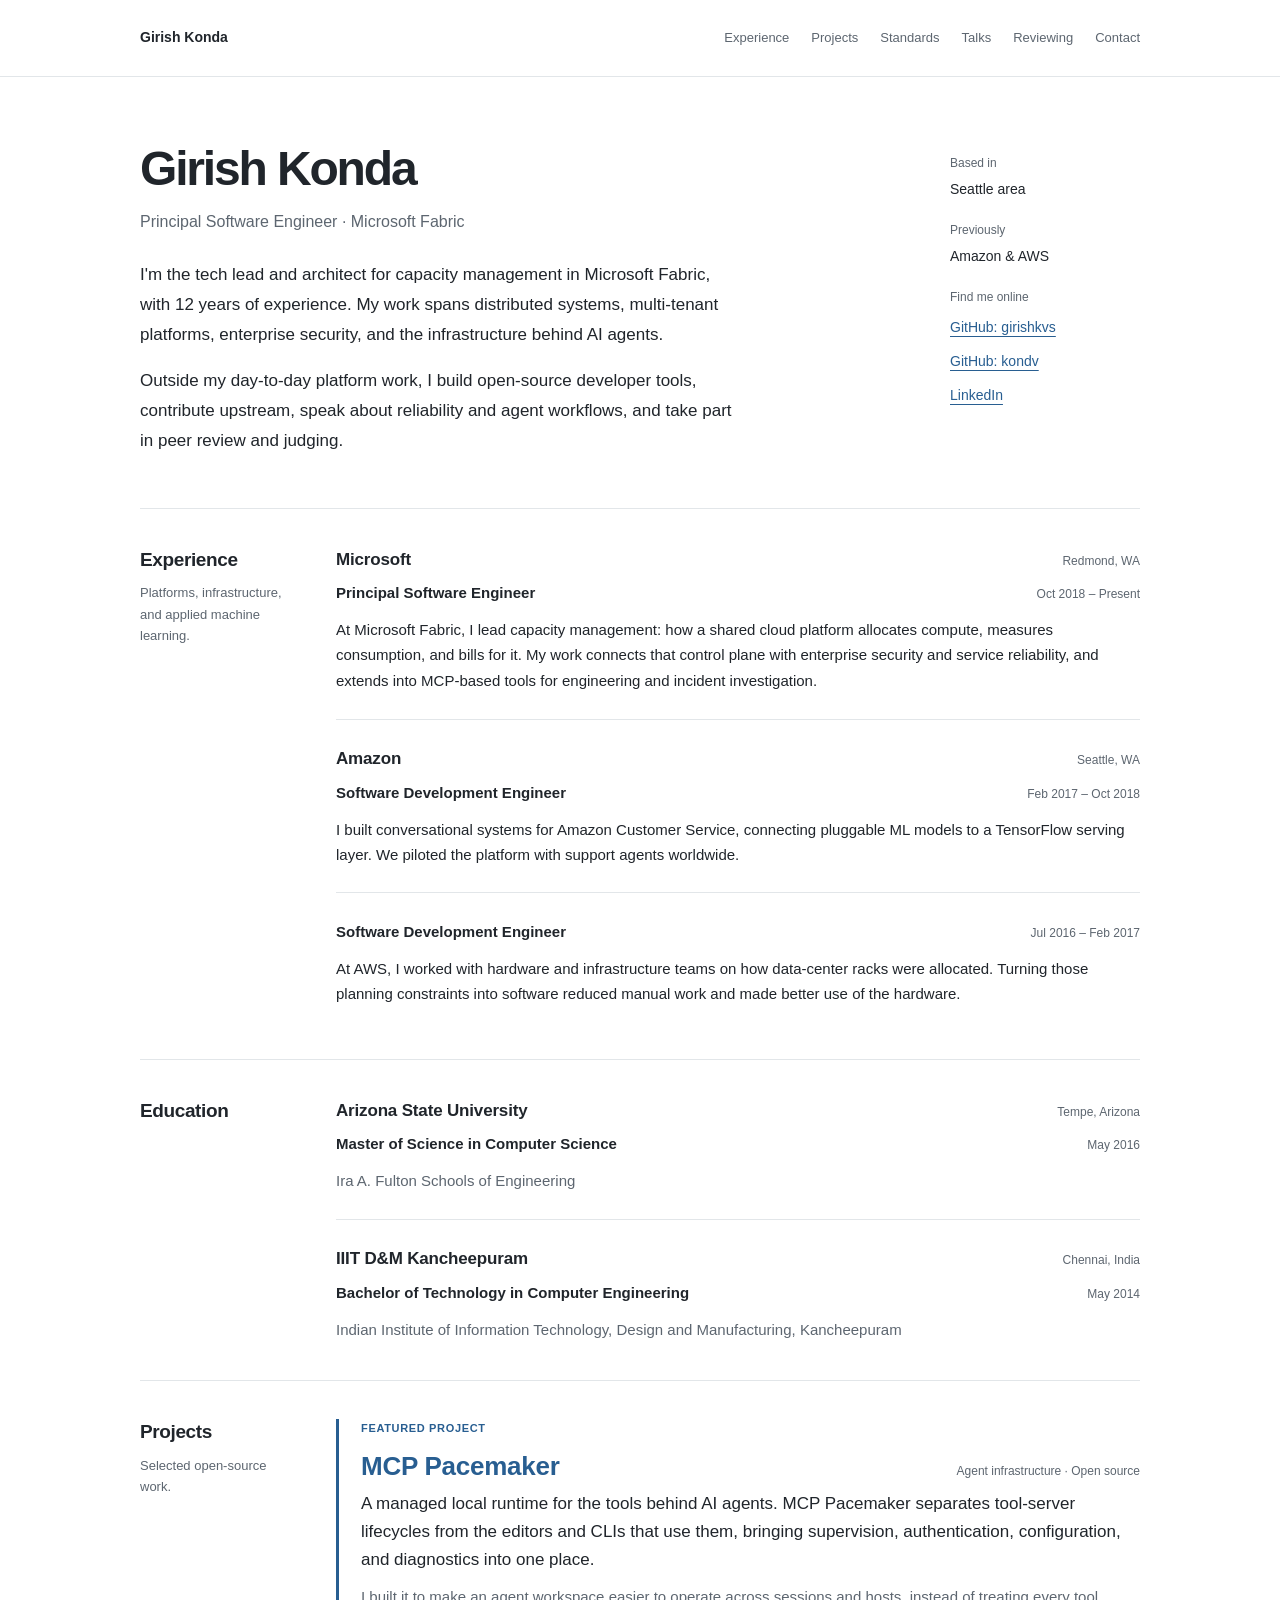
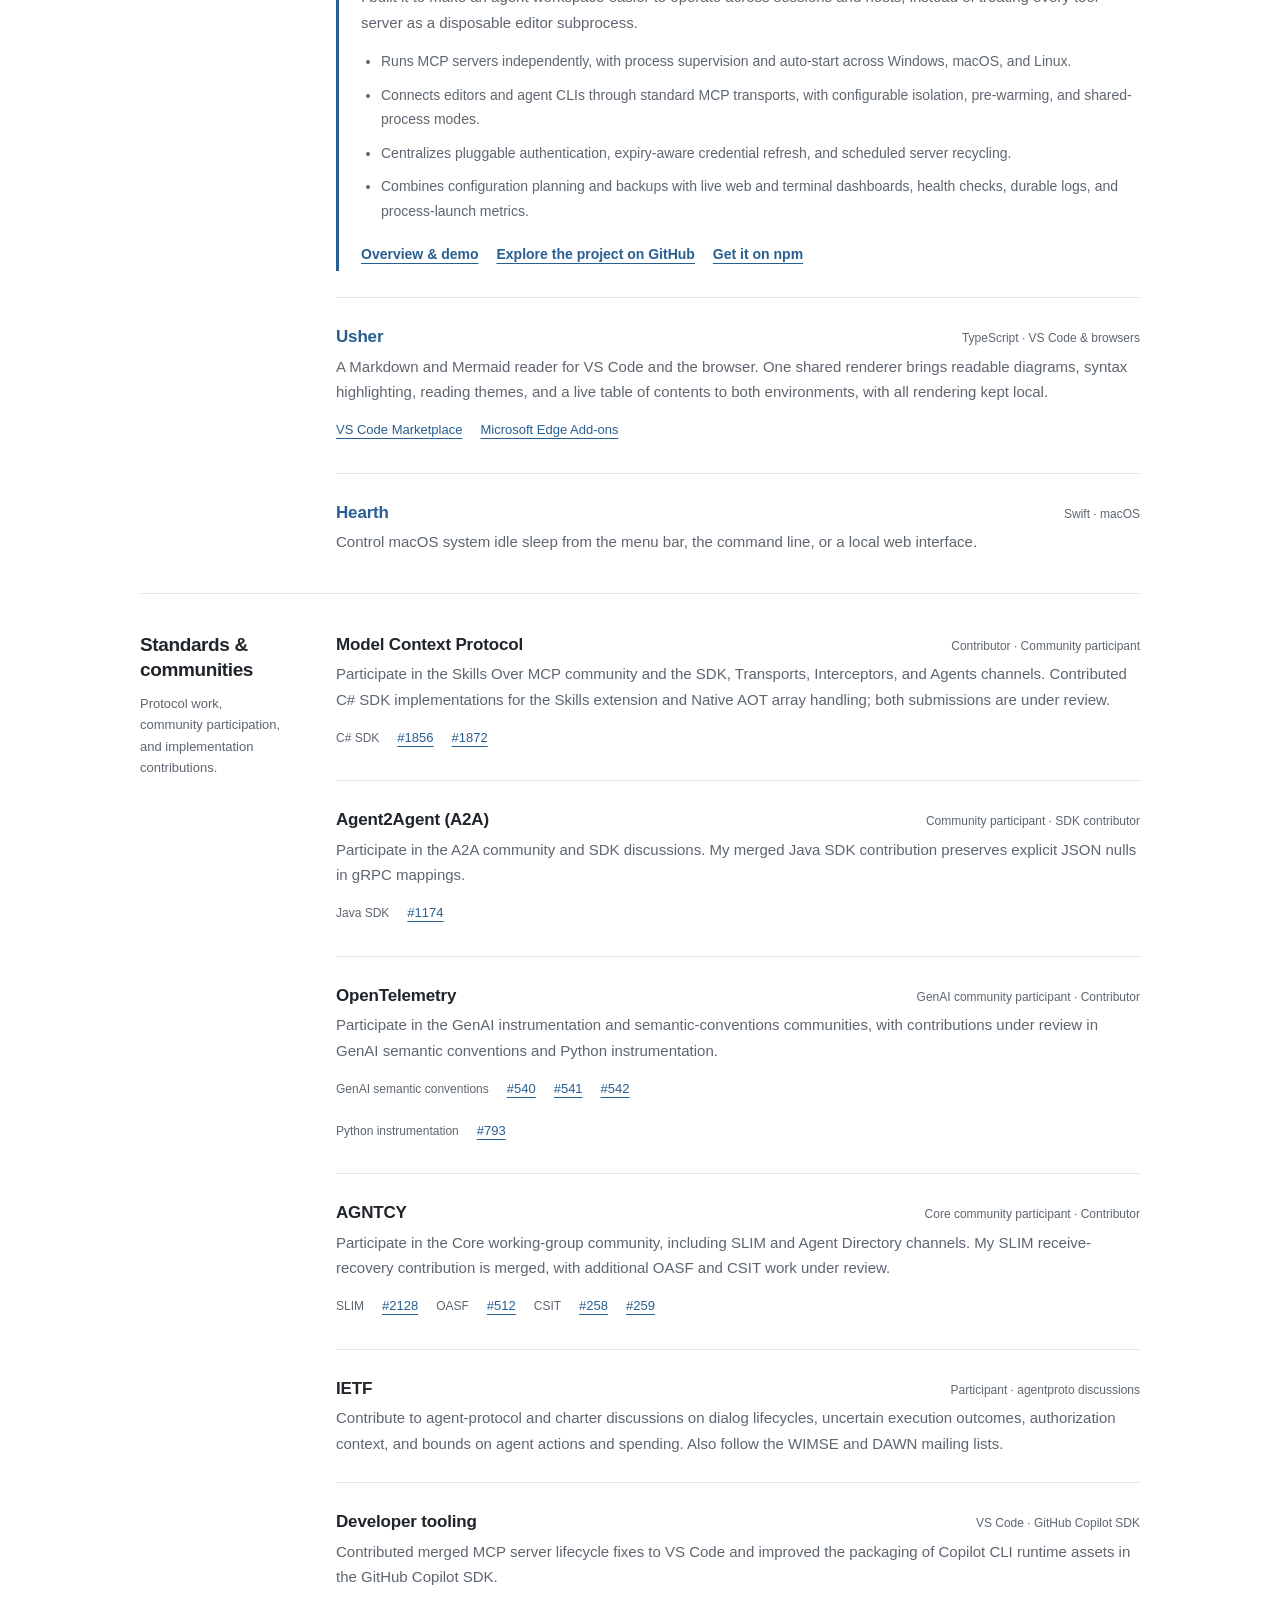
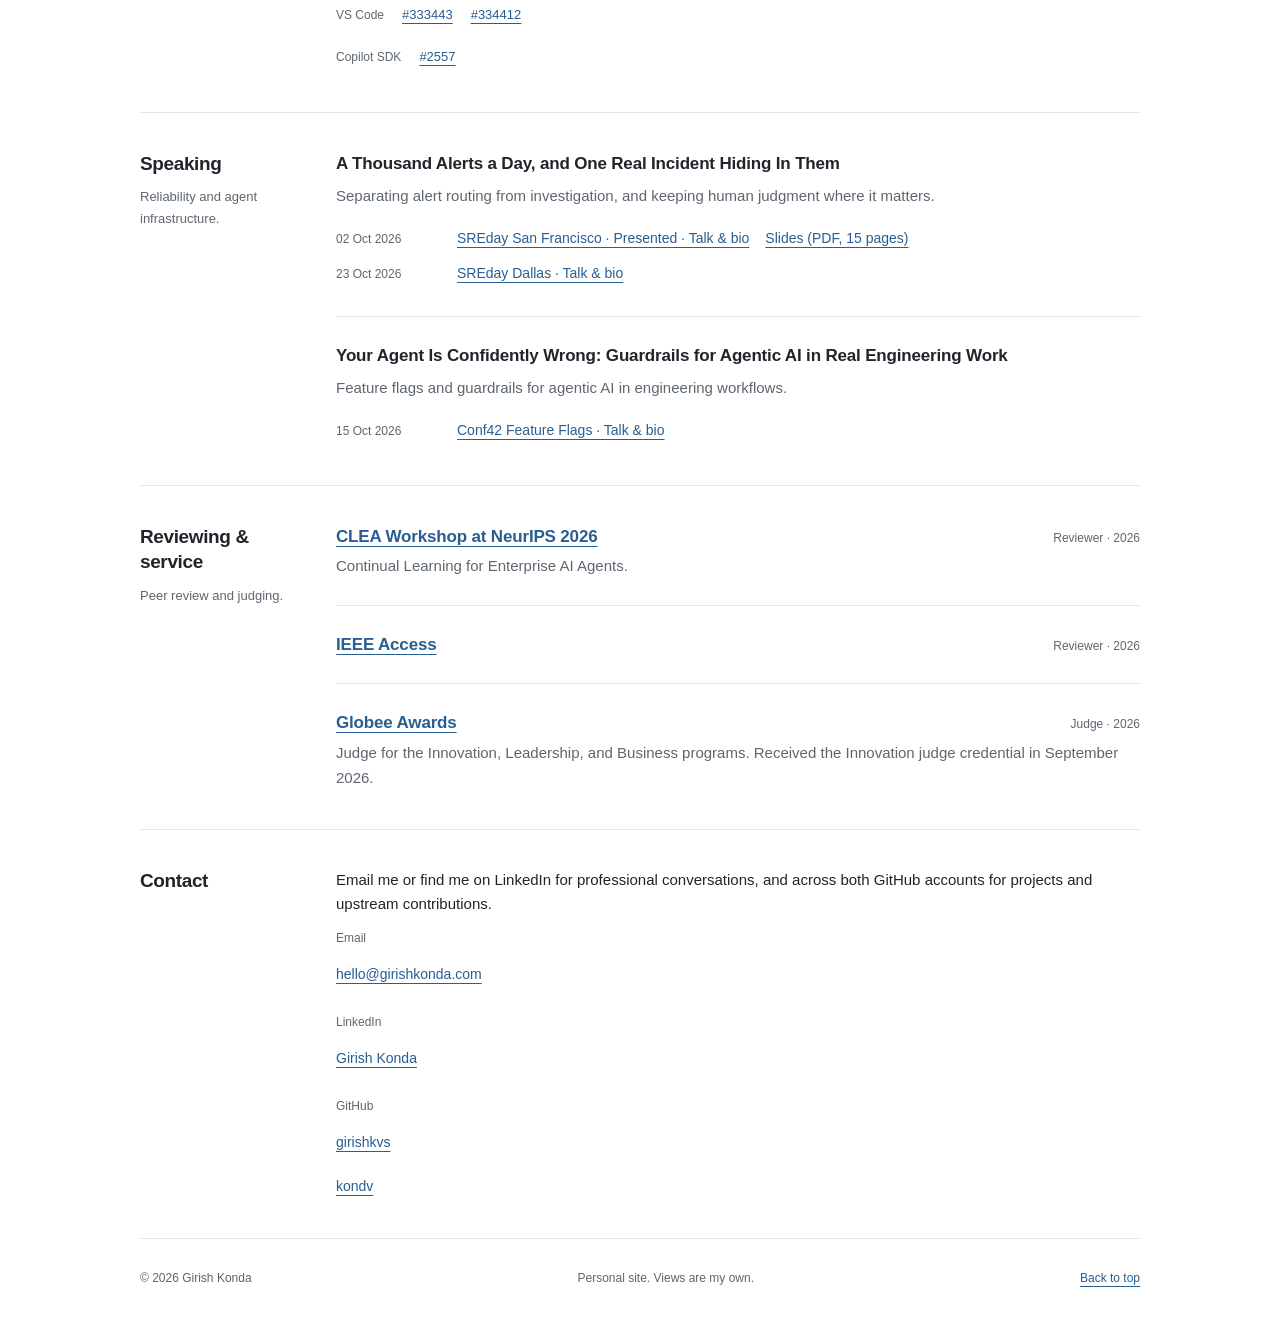
==== commit b74e6b8c: "Add Pacemaker overview and SREday slides" ====
--- a/index.html
+++ b/index.html
@@ -15,6 +15,31 @@
     <meta property="og:description" content="Principal Software Engineer at Microsoft Fabric. Experience, open-source projects, speaking, and community contributions.">
     <meta property="og:url" content="https://girishkonda.com/">
     <meta name="twitter:card" content="summary">
+    <script type="application/ld+json">
+      {
+        "@context": "https://schema.org",
+        "@type": "ProfilePage",
+        "@id": "https://girishkonda.com/#profile",
+        "url": "https://girishkonda.com/",
+        "name": "Girish Konda",
+        "mainEntity": {
+          "@type": "Person",
+          "@id": "https://girishkonda.com/#person",
+          "name": "Girish Konda",
+          "url": "https://girishkonda.com/",
+          "jobTitle": "Principal Software Engineer",
+          "worksFor": {
+            "@type": "Organization",
+            "name": "Microsoft"
+          },
+          "sameAs": [
+            "https://github.com/girishkvs",
+            "https://github.com/kondv",
+            "https://www.linkedin.com/in/venkatasaigirishkonda/"
+          ]
+        }
+      }
+    </script>
   </head>
   <body id="top">
     <a class="skip-link" href="#main">Skip to content</a>
@@ -162,7 +187,7 @@
           <article class="record project-record project-featured">
             <p class="project-kicker">Featured project</p>
             <div class="record-heading">
-              <h3><a href="https://github.com/girishkvs/mcp-pacemaker">MCP Pacemaker</a></h3>
+              <h3><a href="/projects/mcp-pacemaker/">MCP Pacemaker</a></h3>
               <span class="record-meta">Agent infrastructure &middot; Open source</span>
             </div>
             <p class="project-lead">
@@ -183,6 +208,7 @@
               <li>Combines configuration planning and backups with live web and terminal dashboards, health checks, durable logs, and process-launch metrics.</li>
             </ul>
             <p class="record-links project-featured-links">
+              <a href="/projects/mcp-pacemaker/">Overview &amp; demo</a>
               <a href="https://github.com/girishkvs/mcp-pacemaker">Explore the project on GitHub</a>
               <a href="https://www.npmjs.com/package/mcp-pacemaker">Get it on npm</a>
             </p>
@@ -311,7 +337,13 @@
             <h3>A Thousand Alerts a Day, and One Real Incident Hiding In Them</h3>
             <p>Separating alert routing from investigation, and keeping human judgment where it matters.</p>
             <ul class="event-list" aria-label="Confirmed SREday appearances">
-              <li><time datetime="2026-10-02">02 Oct 2026</time><a href="https://sreday.com/2026-san-francisco-q4/Girish_Konda_Microsoft_A_Thousand_Alerts_a_Day__and_One_Real_Incident_Hiding_In_Them.html#speakers-section">SREday San Francisco &middot; Talk &amp; bio</a></li>
+              <li id="sreday-sf-2026-10-02">
+                <time datetime="2026-10-02">02 Oct 2026</time>
+                <div class="event-links">
+                  <a href="https://sreday.com/2026-san-francisco-q4/Girish_Konda_Microsoft_A_Thousand_Alerts_a_Day__and_One_Real_Incident_Hiding_In_Them.html#speakers-section">SREday San Francisco &middot; Presented &middot; Talk &amp; bio</a>
+                  <a href="/talks/sreday-san-francisco-2026-10-02.pdf" type="application/pdf">Slides (PDF, 15 pages)</a>
+                </div>
+              </li>
               <li><time datetime="2026-10-23">23 Oct 2026</time><a href="https://sreday.com/2026-dallas-q4/Girish_Konda_Microsoft_A_Thousand_Alerts_a_Day__and_One_Real_Incident_Hiding_In_Them.html#speakers-section">SREday Dallas &middot; Talk &amp; bio</a></li>
             </ul>
           </article>
--- a/styles.css
+++ b/styles.css
@@ -320,6 +320,7 @@
 
 .event-list time { color: var(--muted); font-size: 12px; }
 .event-list a { display: inline-flex; align-items: center; min-height: 32px; font-size: 14px; }
+.event-links { display: flex; flex-wrap: wrap; align-items: baseline; gap: 0 16px; }
 
 .contact-section { padding-bottom: 30px; }
 .contact-links { display: grid; gap: 16px; margin: 0; }
@@ -342,6 +343,36 @@
 
 .site-footer p { margin: 0; }
 .site-footer a { display: inline-flex; align-items: center; min-height: 32px; }
+
+.project-page main { max-width: 760px; }
+.project-page .intro { display: block; }
+
+.project-page .intro-links {
+  display: flex;
+  flex-wrap: wrap;
+  gap: 4px 22px;
+}
+
+.project-page .intro-links a {
+  display: inline-flex;
+  align-items: center;
+  min-height: 44px;
+  font-size: 15px;
+}
+
+.project-page .detail-list { font-size: 15px; }
+.project-page .record-links + p { margin-top: 18px; }
+
+.project-page summary:focus-visible {
+  outline: 3px solid var(--accent);
+  outline-offset: 4px;
+}
+
+.project-page .demo-recording { margin-top: 18px; }
+.project-page .demo-recording summary { padding-block: 10px; color: var(--accent); cursor: pointer; }
+.project-page .demo-recording figure { margin: 12px 0 0; }
+.project-page .demo-recording img { display: block; width: 100%; height: auto; border: 1px solid var(--line); }
+.project-page .demo-recording figcaption { margin-top: 10px; color: var(--muted); font-size: 13px; }
 
 @media (max-width: 900px) {
   .page-shell { width: calc(100% - 64px); }
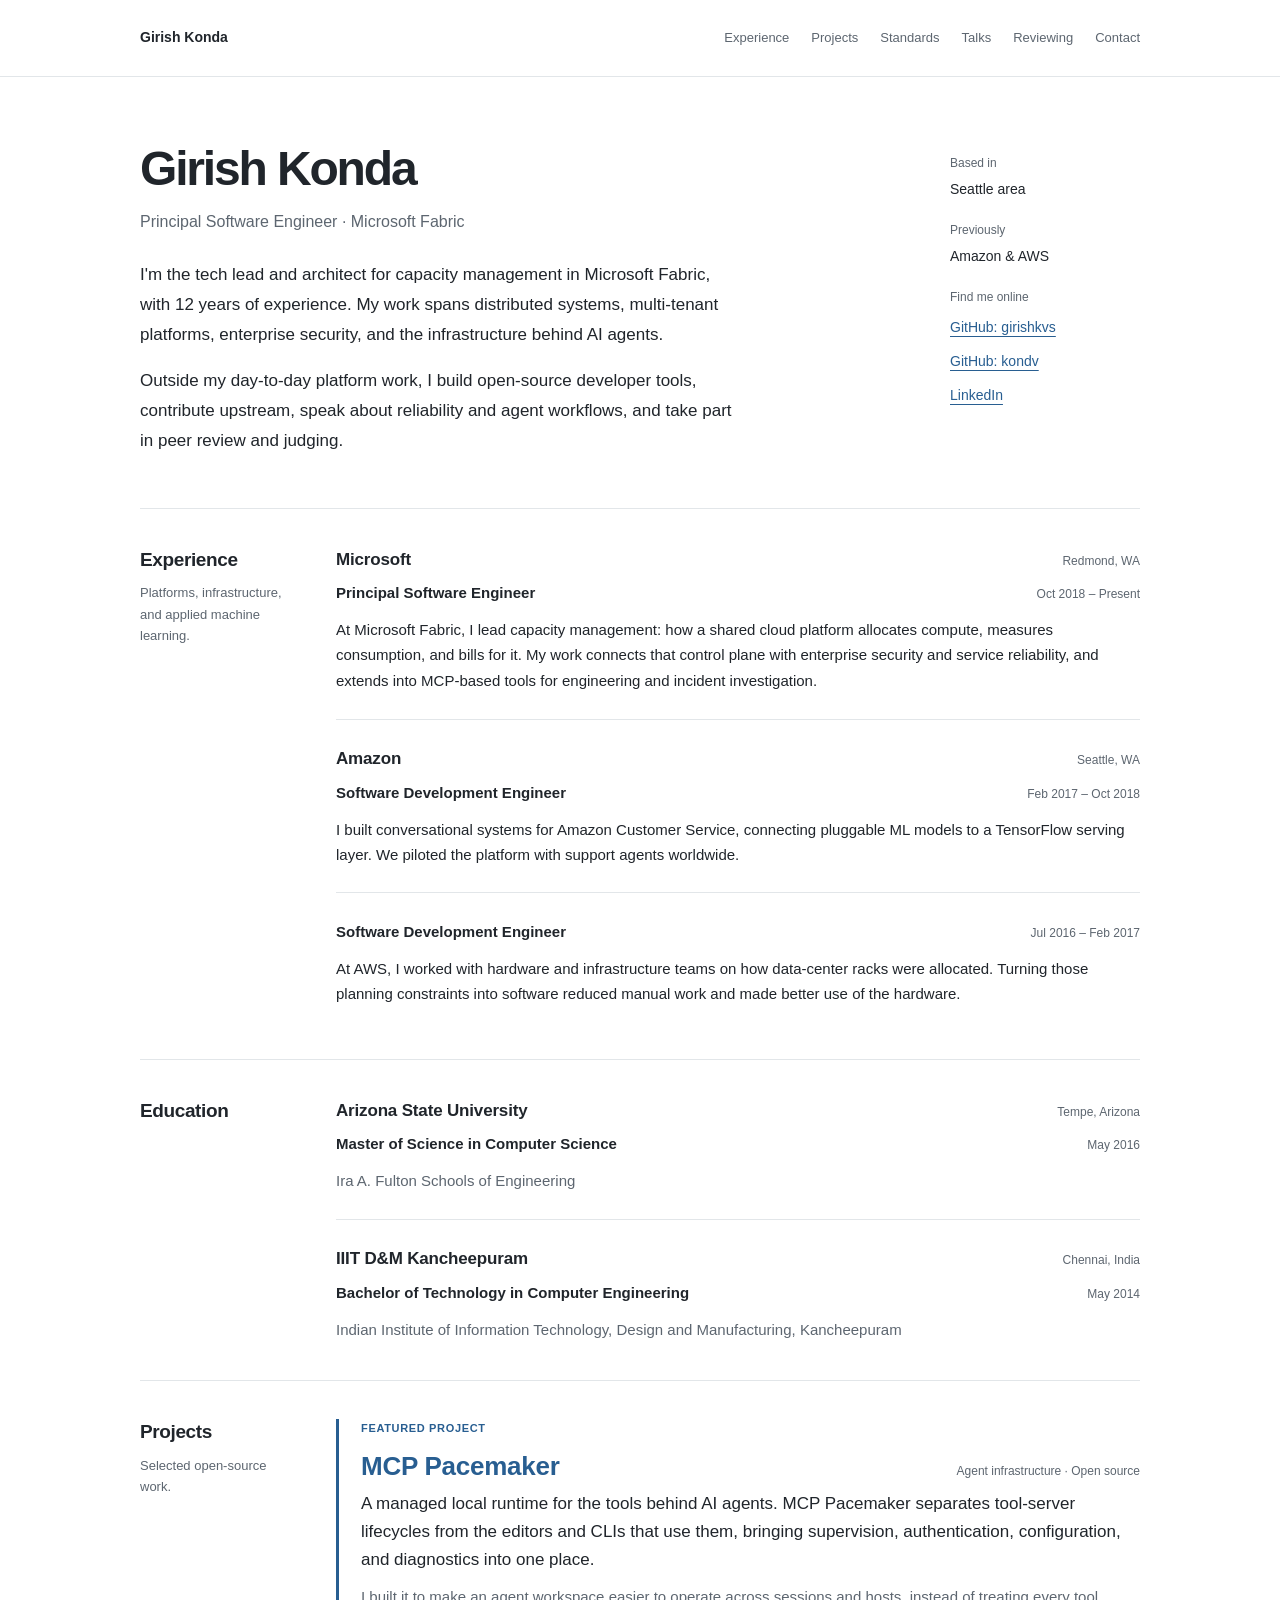
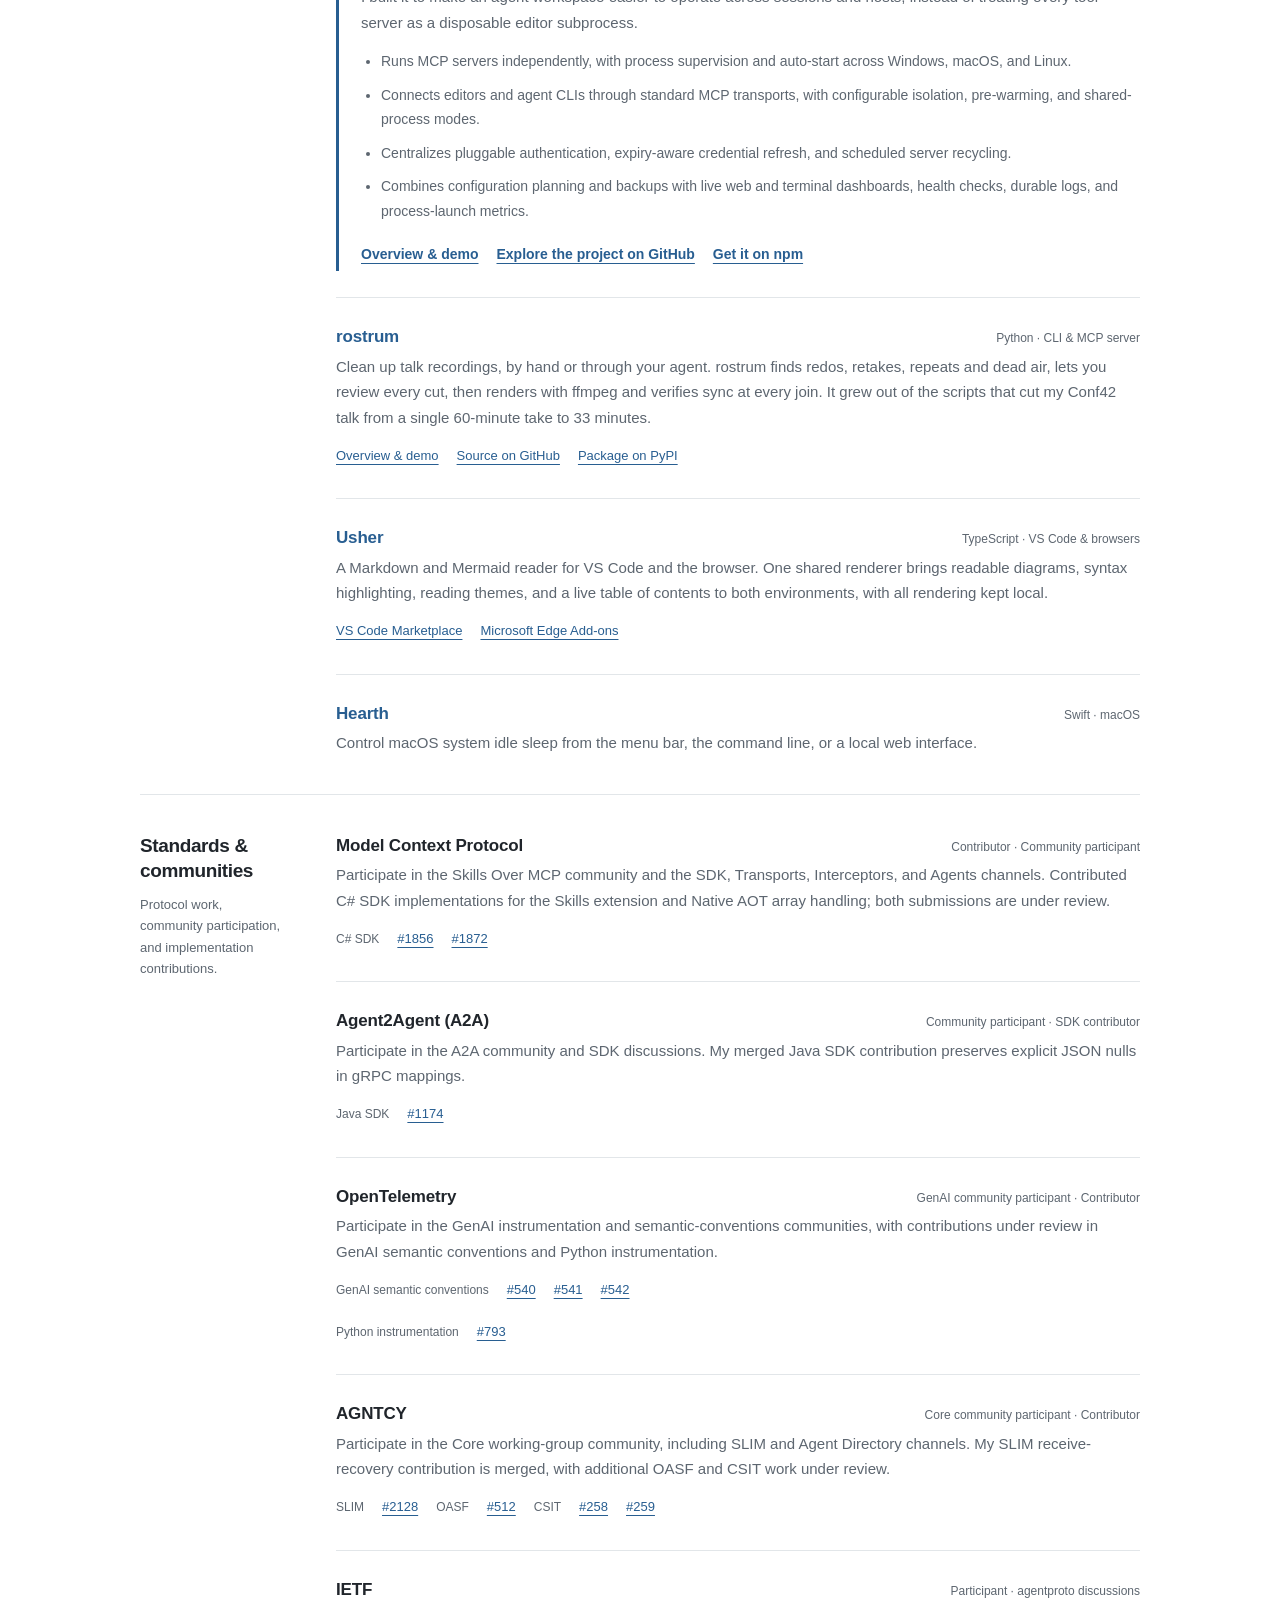
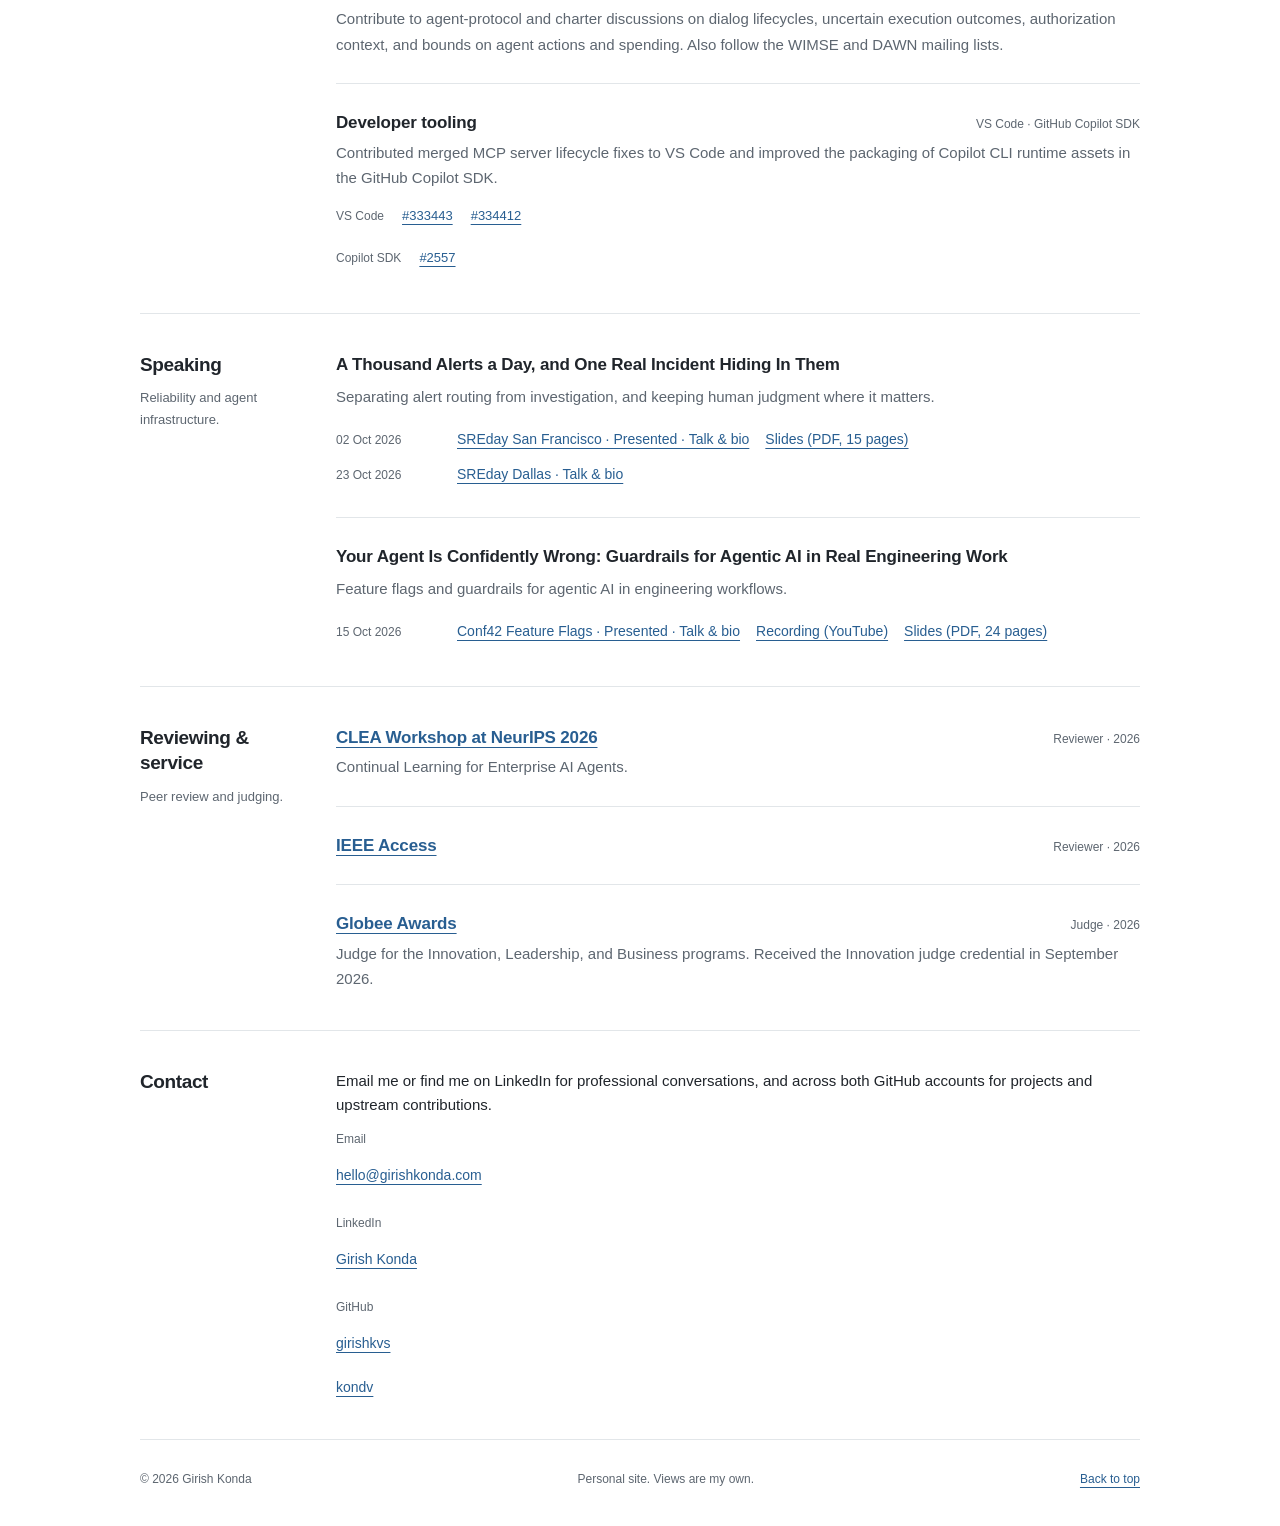
==== commit fb52e262: "Add the rostrum project page, and the Conf42 recording and slides" ====
--- a/index.html
+++ b/index.html
@@ -215,6 +215,18 @@
           </article>
           <article class="record project-record">
             <div class="record-heading">
+              <h3><a href="/projects/rostrum/">rostrum</a></h3>
+              <span class="record-meta">Python &middot; CLI &amp; MCP server</span>
+            </div>
+            <p>Clean up talk recordings, by hand or through your agent. rostrum finds redos, retakes, repeats and dead air, lets you review every cut, then renders with ffmpeg and verifies sync at every join. It grew out of the scripts that cut my Conf42 talk from a single 60-minute take to 33 minutes.</p>
+            <p class="record-links">
+              <a href="/projects/rostrum/">Overview &amp; demo</a>
+              <a href="https://github.com/girishkvs/rostrum">Source on GitHub</a>
+              <a href="https://pypi.org/project/rostrum/">Package on PyPI</a>
+            </p>
+          </article>
+          <article class="record project-record">
+            <div class="record-heading">
               <h3><a href="https://github.com/girishkvs/usher">Usher</a></h3>
               <span class="record-meta">TypeScript &middot; VS Code &amp; browsers</span>
             </div>
@@ -351,7 +363,14 @@
             <h3>Your Agent Is Confidently Wrong: Guardrails for Agentic AI in Real Engineering Work</h3>
             <p>Feature flags and guardrails for agentic AI in engineering workflows.</p>
             <ul class="event-list" aria-label="Confirmed Conf42 appearance">
-              <li><time datetime="2026-10-15">15 Oct 2026</time><a href="https://www.conf42.com/Feature_Flags_2026_Girish_Konda_agent_guardrails_ai">Conf42 Feature Flags &middot; Talk &amp; bio</a></li>
+              <li id="conf42-ff-2026-10-15">
+                <time datetime="2026-10-15">15 Oct 2026</time>
+                <div class="event-links">
+                  <a href="https://www.conf42.com/Feature_Flags_2026_Girish_Konda_agent_guardrails_ai">Conf42 Feature Flags &middot; Presented &middot; Talk &amp; bio</a>
+                  <a href="https://www.youtube.com/watch?v=9VbGcnTuUCk">Recording (YouTube)</a>
+                  <a href="/talks/conf42-feature-flags-2026-10-15.pdf" type="application/pdf">Slides (PDF, 24 pages)</a>
+                </div>
+              </li>
             </ul>
           </article>
         </div>
--- a/styles.css
+++ b/styles.css
@@ -373,6 +373,12 @@
 .project-page .demo-recording figure { margin: 12px 0 0; }
 .project-page .demo-recording img { display: block; width: 100%; height: auto; border: 1px solid var(--line); }
 .project-page .demo-recording figcaption { margin-top: 10px; color: var(--muted); font-size: 13px; }
+
+.project-page .try-it { margin-top: 22px; }
+.project-page .try-it-label { margin: 0; color: var(--ink); font-weight: 500; }
+.project-page .try-it pre { margin: 8px 0 0; padding: 12px 14px; overflow-x: auto; border: 1px solid var(--line); font-family: var(--mono); font-size: 14px; line-height: 1.6; }
+.project-page .try-it pre code { font-size: 1em; }
+.project-page .try-it p:last-child { margin-top: 10px; color: var(--muted); font-size: 13px; }
 
 @media (max-width: 900px) {
   .page-shell { width: calc(100% - 64px); }
